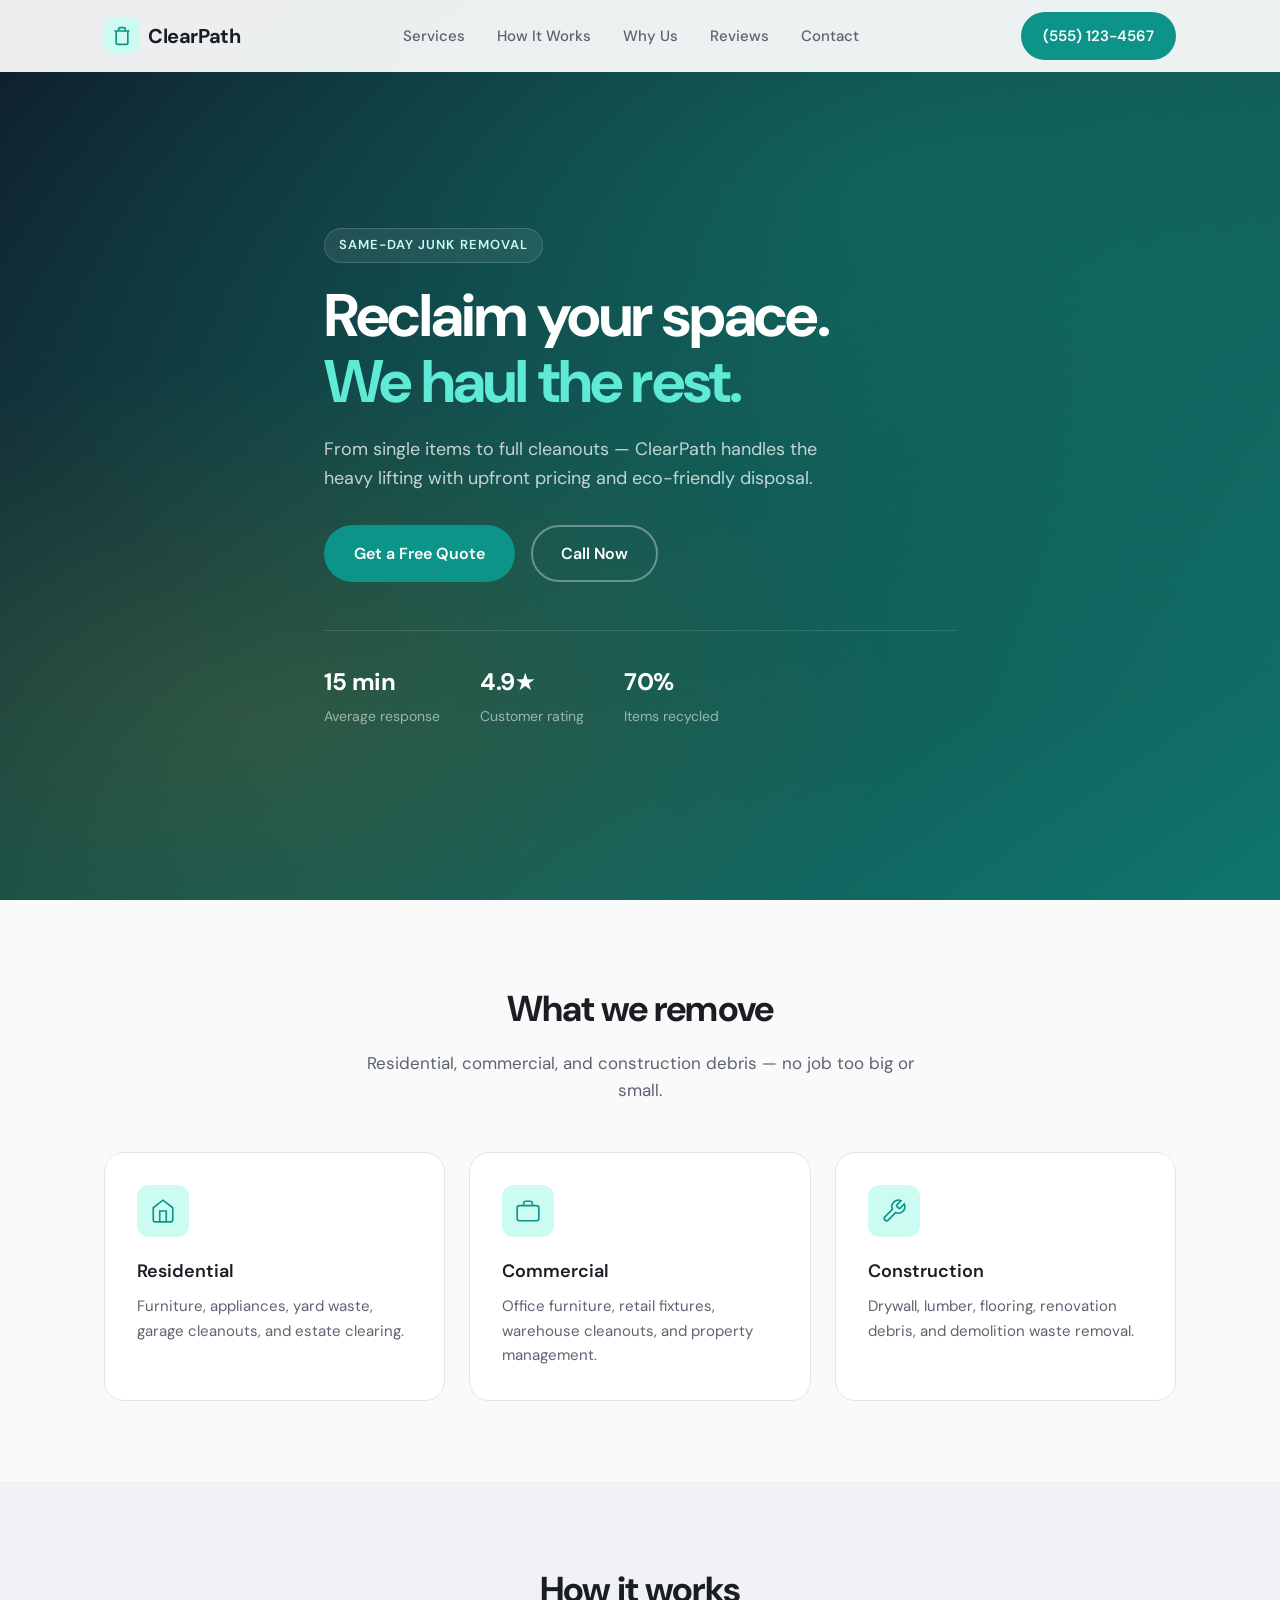
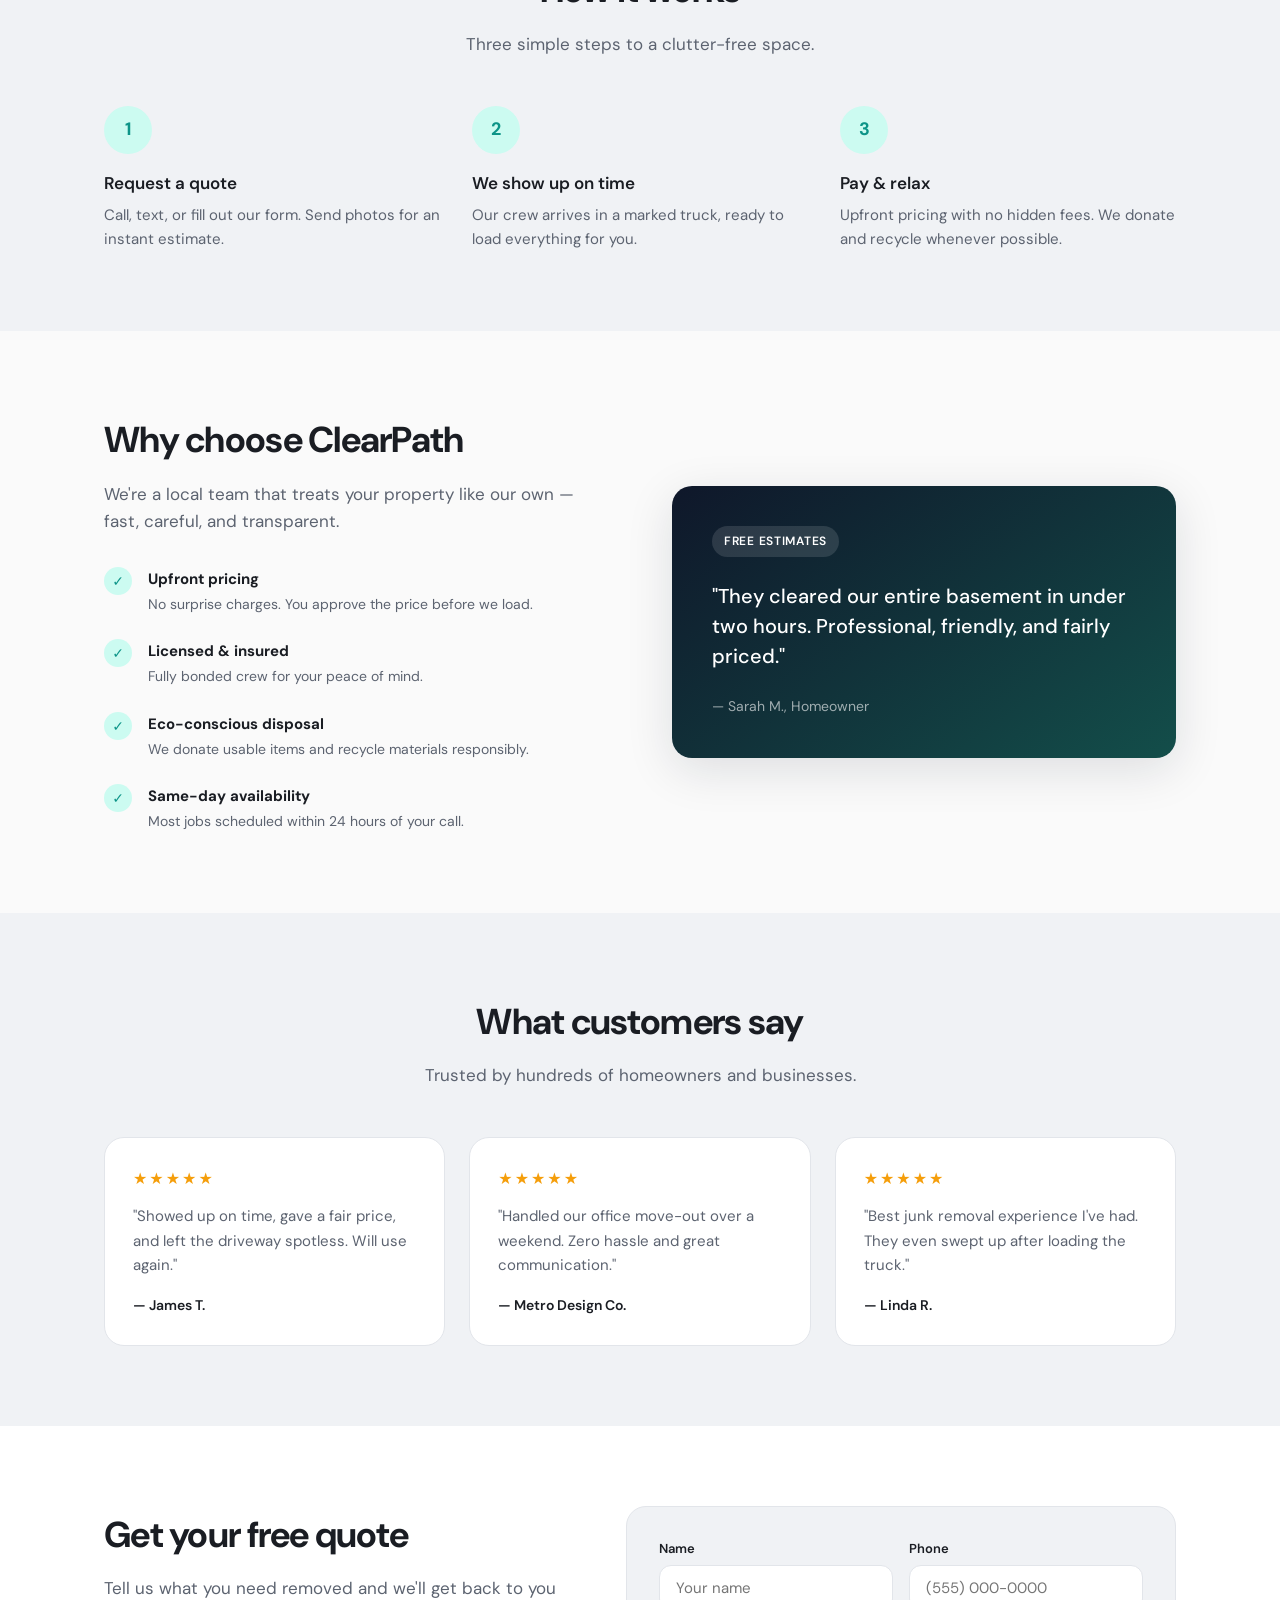
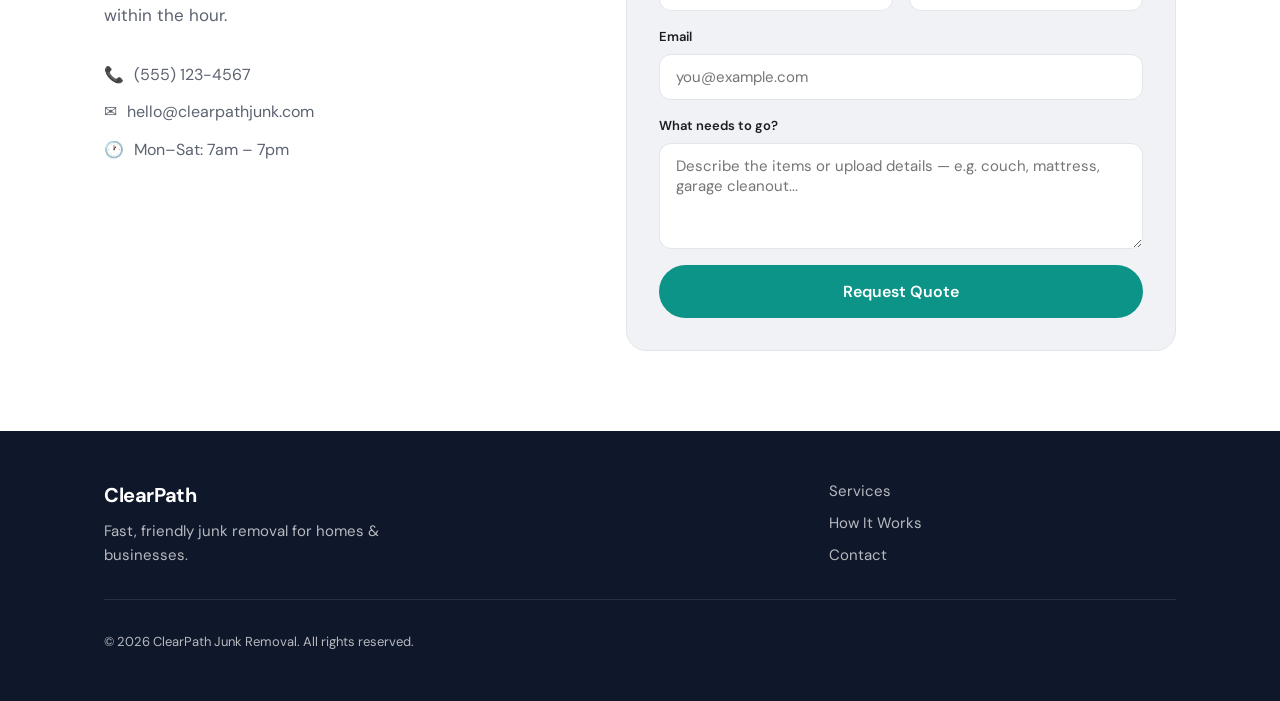
==== index.html @ b593ff59 "Add modern static website for ClearPath Junk Removal Create a sleek single-page static site with her" ====
<!DOCTYPE html>
<html lang="en">
  <head>
    <meta charset="UTF-8" />
    <meta name="viewport" content="width=device-width, initial-scale=1.0" />
    <meta
      name="description"
      content="ClearPath Junk Removal — fast, eco-friendly junk hauling for homes and businesses. Same-day service, upfront pricing, and responsible disposal."
    />
    <title>ClearPath Junk Removal | Fast & Eco-Friendly Hauling</title>
    <link rel="preconnect" href="https://fonts.googleapis.com" />
    <link rel="preconnect" href="https://fonts.gstatic.com" crossorigin />
    <link
      href="https://fonts.googleapis.com/css2?family=DM+Sans:ital,opsz,wght@0,9..40,400;0,9..40,500;0,9..40,600;0,9..40,700;1,9..40,400&display=swap"
      rel="stylesheet"
    />
    <link rel="stylesheet" href="css/styles.css" />
  </head>
  <body>
    <header class="header" id="header">
      <div class="container header__inner">
        <a href="#" class="logo">
          <span class="logo__icon" aria-hidden="true">
            <svg viewBox="0 0 24 24" fill="none" stroke="currentColor" stroke-width="2">
              <path d="M3 6h18M8 6V4a2 2 0 012-2h4a2 2 0 012 2v2m3 0v14a2 2 0 01-2 2H7a2 2 0 01-2-2V6h14z" />
            </svg>
          </span>
          ClearPath
        </a>

        <nav class="nav" id="nav" aria-label="Main navigation">
          <a href="#services">Services</a>
          <a href="#how-it-works">How It Works</a>
          <a href="#why-us">Why Us</a>
          <a href="#reviews">Reviews</a>
          <a href="#contact">Contact</a>
        </nav>

        <a href="tel:+15551234567" class="btn btn--primary header__cta">(555) 123-4567</a>

        <button
          class="menu-toggle"
          id="menu-toggle"
          aria-label="Toggle menu"
          aria-expanded="false"
          aria-controls="nav"
        >
          <span></span>
          <span></span>
          <span></span>
        </button>
      </div>
    </header>

    <main>
      <section class="hero">
        <div class="hero__bg" aria-hidden="true"></div>
        <div class="container hero__content">
          <p class="hero__eyebrow">Same-day junk removal</p>
          <h1 class="hero__title">
            Reclaim your space.<br />
            <span class="hero__title-accent">We haul the rest.</span>
          </h1>
          <p class="hero__subtitle">
            From single items to full cleanouts — ClearPath handles the heavy lifting
            with upfront pricing and eco-friendly disposal.
          </p>
          <div class="hero__actions">
            <a href="#contact" class="btn btn--primary btn--lg">Get a Free Quote</a>
            <a href="tel:+15551234567" class="btn btn--ghost btn--lg">Call Now</a>
          </div>
          <ul class="hero__stats">
            <li>
              <strong>15 min</strong>
              <span>Average response</span>
            </li>
            <li>
              <strong>4.9★</strong>
              <span>Customer rating</span>
            </li>
            <li>
              <strong>70%</strong>
              <span>Items recycled</span>
            </li>
          </ul>
        </div>
      </section>

      <section class="section" id="services">
        <div class="container">
          <div class="section__header">
            <h2 class="section__title">What we remove</h2>
            <p class="section__subtitle">
              Residential, commercial, and construction debris — no job too big or small.
            </p>
          </div>
          <div class="grid grid--3">
            <article class="card">
              <div class="card__icon" aria-hidden="true">
                <svg viewBox="0 0 24 24" fill="none" stroke="currentColor" stroke-width="1.5">
                  <path d="M3 9l9-7 9 7v11a2 2 0 01-2 2H5a2 2 0 01-2-2V9z" />
                  <polyline points="9 22 9 12 15 12 15 22" />
                </svg>
              </div>
              <h3 class="card__title">Residential</h3>
              <p class="card__text">
                Furniture, appliances, yard waste, garage cleanouts, and estate clearing.
              </p>
            </article>
            <article class="card">
              <div class="card__icon" aria-hidden="true">
                <svg viewBox="0 0 24 24" fill="none" stroke="currentColor" stroke-width="1.5">
                  <rect x="2" y="7" width="20" height="14" rx="2" />
                  <path d="M16 7V5a2 2 0 00-2-2h-4a2 2 0 00-2 2v2" />
                </svg>
              </div>
              <h3 class="card__title">Commercial</h3>
              <p class="card__text">
                Office furniture, retail fixtures, warehouse cleanouts, and property management.
              </p>
            </article>
            <article class="card">
              <div class="card__icon" aria-hidden="true">
                <svg viewBox="0 0 24 24" fill="none" stroke="currentColor" stroke-width="1.5">
                  <path d="M14.7 6.3a1 1 0 000 1.4l1.6 1.6a1 1 0 001.4 0l3.77-3.77a6 6 0 01-7.94 7.94l-6.91 6.91a2.12 2.12 0 01-3-3l6.91-6.91a6 6 0 017.94-7.94l-3.76 3.76z" />
                </svg>
              </div>
              <h3 class="card__title">Construction</h3>
              <p class="card__text">
                Drywall, lumber, flooring, renovation debris, and demolition waste removal.
              </p>
            </article>
          </div>
        </div>
      </section>

      <section class="section section--alt" id="how-it-works">
        <div class="container">
          <div class="section__header">
            <h2 class="section__title">How it works</h2>
            <p class="section__subtitle">Three simple steps to a clutter-free space.</p>
          </div>
          <ol class="steps">
            <li class="step">
              <span class="step__number">1</span>
              <div class="step__content">
                <h3>Request a quote</h3>
                <p>Call, text, or fill out our form. Send photos for an instant estimate.</p>
              </div>
            </li>
            <li class="step">
              <span class="step__number">2</span>
              <div class="step__content">
                <h3>We show up on time</h3>
                <p>Our crew arrives in a marked truck, ready to load everything for you.</p>
              </div>
            </li>
            <li class="step">
              <span class="step__number">3</span>
              <div class="step__content">
                <h3>Pay & relax</h3>
                <p>Upfront pricing with no hidden fees. We donate and recycle whenever possible.</p>
              </div>
            </li>
          </ol>
        </div>
      </section>

      <section class="section" id="why-us">
        <div class="container">
          <div class="split">
            <div class="split__content">
              <h2 class="section__title">Why choose ClearPath</h2>
              <p class="section__subtitle section__subtitle--left">
                We're a local team that treats your property like our own — fast, careful, and transparent.
              </p>
              <ul class="features">
                <li class="feature">
                  <span class="feature__check" aria-hidden="true">✓</span>
                  <div>
                    <strong>Upfront pricing</strong>
                    <p>No surprise charges. You approve the price before we load.</p>
                  </div>
                </li>
                <li class="feature">
                  <span class="feature__check" aria-hidden="true">✓</span>
                  <div>
                    <strong>Licensed & insured</strong>
                    <p>Fully bonded crew for your peace of mind.</p>
                  </div>
                </li>
                <li class="feature">
                  <span class="feature__check" aria-hidden="true">✓</span>
                  <div>
                    <strong>Eco-conscious disposal</strong>
                    <p>We donate usable items and recycle materials responsibly.</p>
                  </div>
                </li>
                <li class="feature">
                  <span class="feature__check" aria-hidden="true">✓</span>
                  <div>
                    <strong>Same-day availability</strong>
                    <p>Most jobs scheduled within 24 hours of your call.</p>
                  </div>
                </li>
              </ul>
            </div>
            <div class="split__visual" aria-hidden="true">
              <div class="visual-card">
                <div class="visual-card__badge">Free estimates</div>
                <p class="visual-card__quote">
                  "They cleared our entire basement in under two hours. Professional, friendly, and fairly priced."
                </p>
                <p class="visual-card__author">— Sarah M., Homeowner</p>
              </div>
            </div>
          </div>
        </div>
      </section>

      <section class="section section--alt" id="reviews">
        <div class="container">
          <div class="section__header">
            <h2 class="section__title">What customers say</h2>
            <p class="section__subtitle">Trusted by hundreds of homeowners and businesses.</p>
          </div>
          <div class="grid grid--3">
            <blockquote class="review">
              <div class="review__stars" aria-label="5 out of 5 stars">★★★★★</div>
              <p>"Showed up on time, gave a fair price, and left the driveway spotless. Will use again."</p>
              <footer>— James T.</footer>
            </blockquote>
            <blockquote class="review">
              <div class="review__stars" aria-label="5 out of 5 stars">★★★★★</div>
              <p>"Handled our office move-out over a weekend. Zero hassle and great communication."</p>
              <footer>— Metro Design Co.</footer>
            </blockquote>
            <blockquote class="review">
              <div class="review__stars" aria-label="5 out of 5 stars">★★★★★</div>
              <p>"Best junk removal experience I've had. They even swept up after loading the truck."</p>
              <footer>— Linda R.</footer>
            </blockquote>
          </div>
        </div>
      </section>

      <section class="section section--cta" id="contact">
        <div class="container">
          <div class="contact">
            <div class="contact__info">
              <h2 class="section__title">Get your free quote</h2>
              <p class="section__subtitle section__subtitle--left">
                Tell us what you need removed and we'll get back to you within the hour.
              </p>
              <div class="contact__details">
                <a href="tel:+15551234567" class="contact__link">
                  <span aria-hidden="true">📞</span> (555) 123-4567
                </a>
                <a href="mailto:hello@clearpathjunk.com" class="contact__link">
                  <span aria-hidden="true">✉️</span> hello@clearpathjunk.com
                </a>
                <p class="contact__hours">
                  <span aria-hidden="true">🕐</span> Mon–Sat: 7am – 7pm
                </p>
              </div>
            </div>
            <form class="contact__form" action="#" method="post">
              <div class="form-row">
                <label class="form-field">
                  <span>Name</span>
                  <input type="text" name="name" placeholder="Your name" required />
                </label>
                <label class="form-field">
                  <span>Phone</span>
                  <input type="tel" name="phone" placeholder="(555) 000-0000" required />
                </label>
              </div>
              <label class="form-field">
                <span>Email</span>
                <input type="email" name="email" placeholder="you@example.com" />
              </label>
              <label class="form-field">
                <span>What needs to go?</span>
                <textarea
                  name="message"
                  rows="4"
                  placeholder="Describe the items or upload details — e.g. couch, mattress, garage cleanout..."
                  required
                ></textarea>
              </label>
              <button type="submit" class="btn btn--primary btn--lg btn--full">Request Quote</button>
            </form>
          </div>
        </div>
      </section>
    </main>

    <footer class="footer">
      <div class="container footer__inner">
        <div class="footer__brand">
          <a href="#" class="logo logo--footer">ClearPath</a>
          <p>Fast, friendly junk removal for homes & businesses.</p>
        </div>
        <div class="footer__links">
          <a href="#services">Services</a>
          <a href="#how-it-works">How It Works</a>
          <a href="#contact">Contact</a>
        </div>
        <p class="footer__copy">&copy; 2026 ClearPath Junk Removal. All rights reserved.</p>
      </div>
    </footer>

    <script src="js/main.js"></script>
  </body>
</html>
---- css/styles.css ----
/* ============================================
   ClearPath Junk Removal — Static Site Styles
   ============================================ */

:root {
  --color-bg: #fafafa;
  --color-bg-alt: #f0f2f5;
  --color-surface: #ffffff;
  --color-text: #1a1d23;
  --color-text-muted: #5c6370;
  --color-primary: #0d9488;
  --color-primary-dark: #0f766e;
  --color-primary-light: #ccfbf1;
  --color-accent: #f59e0b;
  --color-border: #e2e5ea;
  --color-hero-bg: #0f172a;
  --font: "DM Sans", system-ui, -apple-system, sans-serif;
  --radius: 12px;
  --radius-lg: 20px;
  --shadow: 0 4px 24px rgba(15, 23, 42, 0.08);
  --shadow-lg: 0 12px 48px rgba(15, 23, 42, 0.12);
  --header-height: 72px;
  --transition: 0.2s ease;
}

*,
*::before,
*::after {
  box-sizing: border-box;
  margin: 0;
  padding: 0;
}

html {
  scroll-behavior: smooth;
}

body {
  font-family: var(--font);
  font-size: 1rem;
  line-height: 1.6;
  color: var(--color-text);
  background: var(--color-bg);
  -webkit-font-smoothing: antialiased;
}

img {
  max-width: 100%;
  display: block;
}

a {
  color: inherit;
  text-decoration: none;
}

ul,
ol {
  list-style: none;
}

.container {
  width: 100%;
  max-width: 1120px;
  margin: 0 auto;
  padding: 0 1.5rem;
}

/* ---- Buttons ---- */

.btn {
  display: inline-flex;
  align-items: center;
  justify-content: center;
  gap: 0.5rem;
  padding: 0.625rem 1.25rem;
  font-family: var(--font);
  font-size: 0.9375rem;
  font-weight: 600;
  border-radius: 999px;
  border: 2px solid transparent;
  cursor: pointer;
  transition: background var(--transition), color var(--transition), border-color var(--transition), transform var(--transition);
}

.btn--primary {
  background: var(--color-primary);
  color: #fff;
}

.btn--primary:hover {
  background: var(--color-primary-dark);
  transform: translateY(-1px);
}

.btn--ghost {
  background: transparent;
  color: #fff;
  border-color: rgba(255, 255, 255, 0.35);
}

.btn--ghost:hover {
  background: rgba(255, 255, 255, 0.1);
  border-color: rgba(255, 255, 255, 0.6);
}

.btn--lg {
  padding: 0.875rem 1.75rem;
  font-size: 1rem;
}

.btn--full {
  width: 100%;
}

/* ---- Header ---- */

.header {
  position: fixed;
  top: 0;
  left: 0;
  right: 0;
  z-index: 100;
  height: var(--header-height);
  background: rgba(255, 255, 255, 0.92);
  backdrop-filter: blur(12px);
  border-bottom: 1px solid transparent;
  transition: border-color var(--transition), box-shadow var(--transition);
}

.header--scrolled {
  border-color: var(--color-border);
  box-shadow: var(--shadow);
}

.header__inner {
  display: flex;
  align-items: center;
  justify-content: space-between;
  height: var(--header-height);
  gap: 2rem;
}

.logo {
  display: flex;
  align-items: center;
  gap: 0.5rem;
  font-size: 1.25rem;
  font-weight: 700;
  color: var(--color-text);
  letter-spacing: -0.02em;
}

.logo__icon {
  display: flex;
  align-items: center;
  justify-content: center;
  width: 36px;
  height: 36px;
  background: var(--color-primary-light);
  color: var(--color-primary);
  border-radius: 10px;
}

.logo__icon svg {
  width: 20px;
  height: 20px;
}

.logo--footer {
  color: #fff;
  margin-bottom: 0.5rem;
}

.nav {
  display: flex;
  align-items: center;
  gap: 2rem;
}

.nav a {
  font-size: 0.9375rem;
  font-weight: 500;
  color: var(--color-text-muted);
  transition: color var(--transition);
}

.nav a:hover {
  color: var(--color-primary);
}

.header__cta {
  flex-shrink: 0;
}

.menu-toggle {
  display: none;
  flex-direction: column;
  justify-content: center;
  gap: 5px;
  width: 40px;
  height: 40px;
  padding: 8px;
  background: none;
  border: none;
  cursor: pointer;
}

.menu-toggle span {
  display: block;
  width: 100%;
  height: 2px;
  background: var(--color-text);
  border-radius: 2px;
  transition: transform var(--transition), opacity var(--transition);
}

.menu-toggle[aria-expanded="true"] span:nth-child(1) {
  transform: translateY(7px) rotate(45deg);
}

.menu-toggle[aria-expanded="true"] span:nth-child(2) {
  opacity: 0;
}

.menu-toggle[aria-expanded="true"] span:nth-child(3) {
  transform: translateY(-7px) rotate(-45deg);
}

/* ---- Hero ---- */

.hero {
  position: relative;
  min-height: 100vh;
  display: flex;
  align-items: center;
  padding: calc(var(--header-height) + 3rem) 0 4rem;
  overflow: hidden;
}

.hero__bg {
  position: absolute;
  inset: 0;
  background: linear-gradient(145deg, var(--color-hero-bg) 0%, #134e4a 50%, #0f766e 100%);
}

.hero__bg::after {
  content: "";
  position: absolute;
  inset: 0;
  background:
    radial-gradient(ellipse 80% 60% at 70% 20%, rgba(13, 148, 136, 0.35), transparent),
    radial-gradient(ellipse 50% 40% at 20% 80%, rgba(245, 158, 11, 0.12), transparent);
}

.hero__content {
  position: relative;
  z-index: 1;
  max-width: 680px;
}

.hero__eyebrow {
  display: inline-block;
  padding: 0.375rem 0.875rem;
  margin-bottom: 1.25rem;
  font-size: 0.8125rem;
  font-weight: 600;
  text-transform: uppercase;
  letter-spacing: 0.08em;
  color: var(--color-primary-light);
  background: rgba(255, 255, 255, 0.08);
  border: 1px solid rgba(255, 255, 255, 0.15);
  border-radius: 999px;
}

.hero__title {
  font-size: clamp(2.5rem, 6vw, 3.75rem);
  font-weight: 700;
  line-height: 1.1;
  letter-spacing: -0.03em;
  color: #fff;
  margin-bottom: 1.25rem;
}

.hero__title-accent {
  color: #5eead4;
}

.hero__subtitle {
  font-size: 1.125rem;
  color: rgba(255, 255, 255, 0.75);
  margin-bottom: 2rem;
  max-width: 520px;
}

.hero__actions {
  display: flex;
  flex-wrap: wrap;
  gap: 1rem;
  margin-bottom: 3rem;
}

.hero__stats {
  display: flex;
  flex-wrap: wrap;
  gap: 2.5rem;
  padding-top: 2rem;
  border-top: 1px solid rgba(255, 255, 255, 0.12);
}

.hero__stats li {
  display: flex;
  flex-direction: column;
  gap: 0.25rem;
}

.hero__stats strong {
  font-size: 1.5rem;
  font-weight: 700;
  color: #fff;
  letter-spacing: -0.02em;
}

.hero__stats span {
  font-size: 0.875rem;
  color: rgba(255, 255, 255, 0.55);
}

/* ---- Sections ---- */

.section {
  padding: 5rem 0;
}

.section--alt {
  background: var(--color-bg-alt);
}

.section--cta {
  background: var(--color-surface);
}

.section__header {
  text-align: center;
  max-width: 560px;
  margin: 0 auto 3rem;
}

.section__title {
  font-size: clamp(1.75rem, 4vw, 2.25rem);
  font-weight: 700;
  letter-spacing: -0.02em;
  margin-bottom: 0.75rem;
}

.section__subtitle {
  font-size: 1.0625rem;
  color: var(--color-text-muted);
}

.section__subtitle--left {
  text-align: left;
}

/* ---- Grid & Cards ---- */

.grid {
  display: grid;
  gap: 1.5rem;
}

.grid--3 {
  grid-template-columns: repeat(3, 1fr);
}

.card {
  background: var(--color-surface);
  border: 1px solid var(--color-border);
  border-radius: var(--radius-lg);
  padding: 2rem;
  transition: box-shadow var(--transition), transform var(--transition);
}

.card:hover {
  box-shadow: var(--shadow);
  transform: translateY(-2px);
}

.card__icon {
  display: flex;
  align-items: center;
  justify-content: center;
  width: 52px;
  height: 52px;
  margin-bottom: 1.25rem;
  background: var(--color-primary-light);
  color: var(--color-primary);
  border-radius: var(--radius);
}

.card__icon svg {
  width: 26px;
  height: 26px;
}

.card__title {
  font-size: 1.125rem;
  font-weight: 600;
  margin-bottom: 0.5rem;
}

.card__text {
  font-size: 0.9375rem;
  color: var(--color-text-muted);
  line-height: 1.65;
}

/* ---- Steps ---- */

.steps {
  display: grid;
  grid-template-columns: repeat(3, 1fr);
  gap: 2rem;
  counter-reset: step;
}

.step {
  position: relative;
  display: flex;
  flex-direction: column;
  align-items: flex-start;
  gap: 1rem;
}

.step__number {
  display: flex;
  align-items: center;
  justify-content: center;
  width: 48px;
  height: 48px;
  font-size: 1.125rem;
  font-weight: 700;
  color: var(--color-primary);
  background: var(--color-primary-light);
  border-radius: 50%;
}

.step__content h3 {
  font-size: 1.0625rem;
  font-weight: 600;
  margin-bottom: 0.375rem;
}

.step__content p {
  font-size: 0.9375rem;
  color: var(--color-text-muted);
}

/* ---- Split / Features ---- */

.split {
  display: grid;
  grid-template-columns: 1fr 1fr;
  gap: 4rem;
  align-items: center;
}

.features {
  display: flex;
  flex-direction: column;
  gap: 1.5rem;
  margin-top: 2rem;
}

.feature {
  display: flex;
  gap: 1rem;
  align-items: flex-start;
}

.feature__check {
  flex-shrink: 0;
  display: flex;
  align-items: center;
  justify-content: center;
  width: 28px;
  height: 28px;
  font-size: 0.875rem;
  font-weight: 700;
  color: var(--color-primary);
  background: var(--color-primary-light);
  border-radius: 50%;
}

.feature strong {
  display: block;
  font-size: 0.9375rem;
  margin-bottom: 0.125rem;
}

.feature p {
  font-size: 0.875rem;
  color: var(--color-text-muted);
}

.visual-card {
  background: linear-gradient(145deg, var(--color-hero-bg), #134e4a);
  border-radius: var(--radius-lg);
  padding: 2.5rem;
  color: #fff;
  box-shadow: var(--shadow-lg);
}

.visual-card__badge {
  display: inline-block;
  padding: 0.375rem 0.75rem;
  margin-bottom: 1.5rem;
  font-size: 0.75rem;
  font-weight: 600;
  text-transform: uppercase;
  letter-spacing: 0.06em;
  background: rgba(255, 255, 255, 0.12);
  border-radius: 999px;
}

.visual-card__quote {
  font-size: 1.25rem;
  font-weight: 500;
  line-height: 1.5;
  margin-bottom: 1.5rem;
}

.visual-card__author {
  font-size: 0.875rem;
  color: rgba(255, 255, 255, 0.6);
}

/* ---- Reviews ---- */

.review {
  background: var(--color-surface);
  border: 1px solid var(--color-border);
  border-radius: var(--radius-lg);
  padding: 1.75rem;
}

.review__stars {
  color: var(--color-accent);
  font-size: 1rem;
  letter-spacing: 2px;
  margin-bottom: 0.75rem;
}

.review p {
  font-size: 0.9375rem;
  color: var(--color-text-muted);
  margin-bottom: 1rem;
  line-height: 1.65;
}

.review footer {
  font-size: 0.875rem;
  font-weight: 600;
  color: var(--color-text);
}

/* ---- Contact ---- */

.contact {
  display: grid;
  grid-template-columns: 1fr 1.2fr;
  gap: 4rem;
  align-items: start;
}

.contact__details {
  display: flex;
  flex-direction: column;
  gap: 0.75rem;
  margin-top: 2rem;
}

.contact__link,
.contact__hours {
  display: flex;
  align-items: center;
  gap: 0.625rem;
  font-size: 1rem;
  color: var(--color-text-muted);
}

.contact__link:hover {
  color: var(--color-primary);
}

.contact__form {
  background: var(--color-bg-alt);
  border: 1px solid var(--color-border);
  border-radius: var(--radius-lg);
  padding: 2rem;
}

.form-row {
  display: grid;
  grid-template-columns: 1fr 1fr;
  gap: 1rem;
}

.form-field {
  display: flex;
  flex-direction: column;
  gap: 0.375rem;
  margin-bottom: 1rem;
}

.form-field span {
  font-size: 0.8125rem;
  font-weight: 600;
  color: var(--color-text);
}

.form-field input,
.form-field textarea {
  font-family: var(--font);
  font-size: 0.9375rem;
  padding: 0.75rem 1rem;
  border: 1px solid var(--color-border);
  border-radius: var(--radius);
  background: var(--color-surface);
  color: var(--color-text);
  transition: border-color var(--transition), box-shadow var(--transition);
}

.form-field input:focus,
.form-field textarea:focus {
  outline: none;
  border-color: var(--color-primary);
  box-shadow: 0 0 0 3px rgba(13, 148, 136, 0.15);
}

.form-field textarea {
  resize: vertical;
  min-height: 100px;
}

/* ---- Footer ---- */

.footer {
  background: var(--color-hero-bg);
  color: rgba(255, 255, 255, 0.7);
  padding: 3rem 0;
}

.footer__inner {
  display: grid;
  grid-template-columns: 2fr 1fr;
  gap: 2rem;
  align-items: start;
}

.footer__brand p {
  font-size: 0.9375rem;
  max-width: 280px;
}

.footer__links {
  display: flex;
  flex-direction: column;
  gap: 0.5rem;
}

.footer__links a {
  font-size: 0.9375rem;
  transition: color var(--transition);
}

.footer__links a:hover {
  color: #fff;
}

.footer__copy {
  grid-column: 1 / -1;
  padding-top: 2rem;
  border-top: 1px solid rgba(255, 255, 255, 0.1);
  font-size: 0.8125rem;
}

/* ---- Responsive ---- */

@media (max-width: 900px) {
  .grid--3,
  .steps {
    grid-template-columns: 1fr;
  }

  .split,
  .contact {
    grid-template-columns: 1fr;
    gap: 2.5rem;
  }

  .header__cta {
    display: none;
  }

  .menu-toggle {
    display: flex;
  }

  .nav {
    position: fixed;
    top: var(--header-height);
    left: 0;
    right: 0;
    flex-direction: column;
    align-items: stretch;
    gap: 0;
    padding: 1rem;
    background: var(--color-surface);
    border-bottom: 1px solid var(--color-border);
    box-shadow: var(--shadow);
    transform: translateY(-100%);
    opacity: 0;
    pointer-events: none;
    transition: transform var(--transition), opacity var(--transition);
  }

  .nav--open {
    transform: translateY(0);
    opacity: 1;
    pointer-events: auto;
  }

  .nav a {
    padding: 0.875rem 1rem;
    border-radius: var(--radius);
  }

  .nav a:hover {
    background: var(--color-bg-alt);
  }
}

@media (max-width: 600px) {
  .hero__actions {
    flex-direction: column;
  }

  .hero__actions .btn {
    width: 100%;
  }

  .form-row {
    grid-template-columns: 1fr;
  }

  .footer__inner {
    grid-template-columns: 1fr;
  }
}
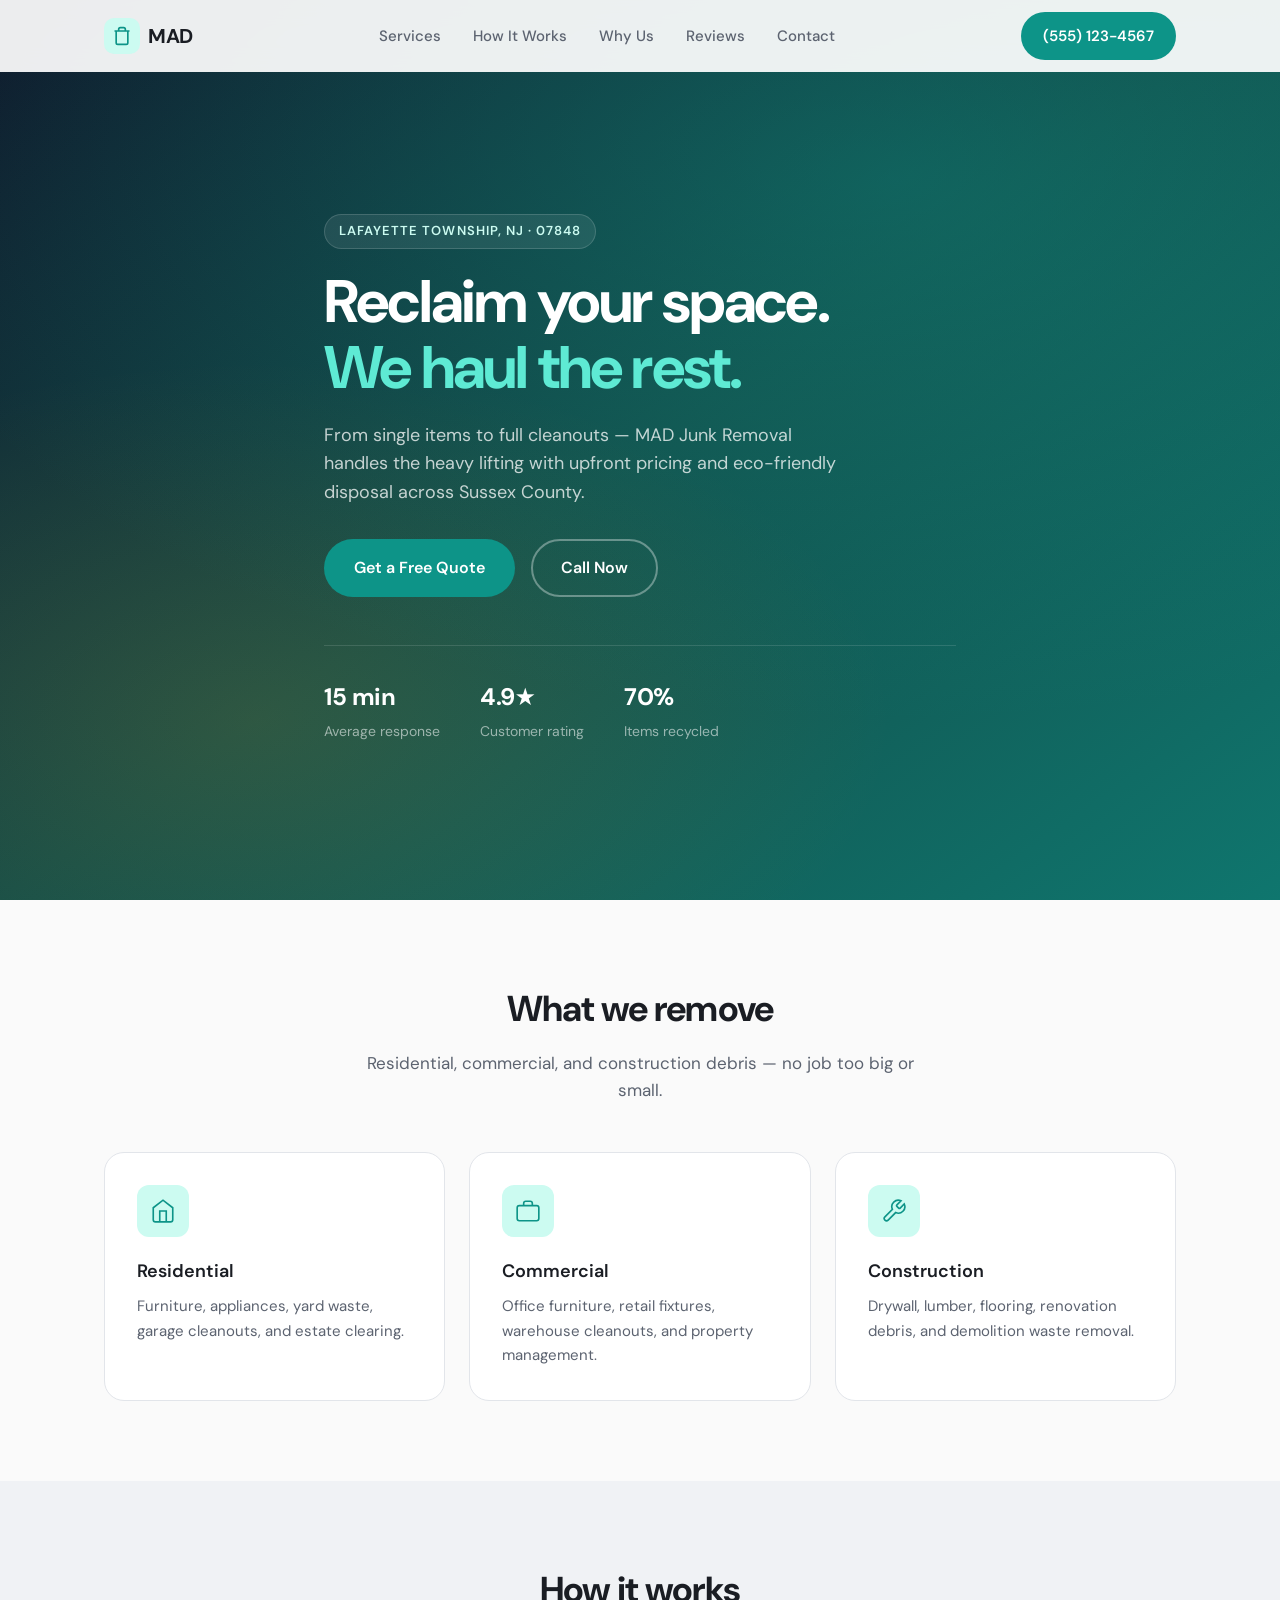
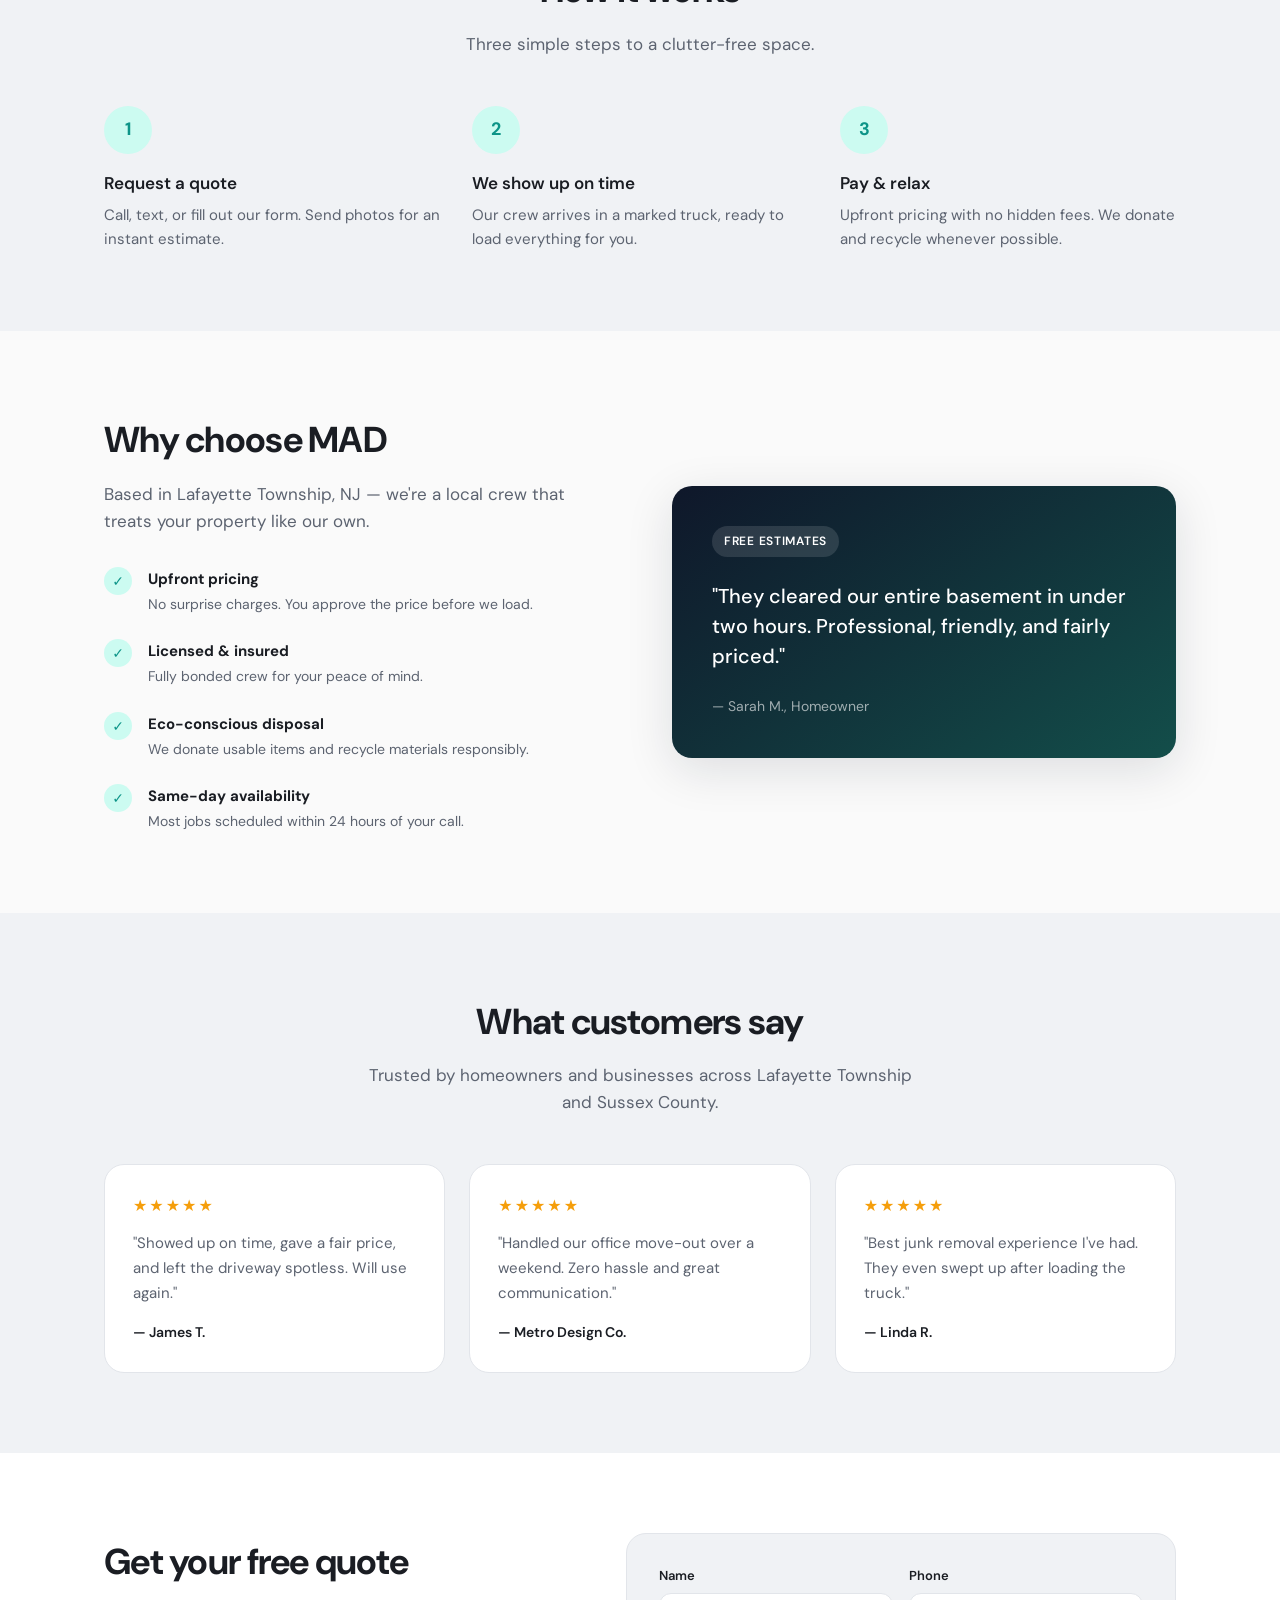
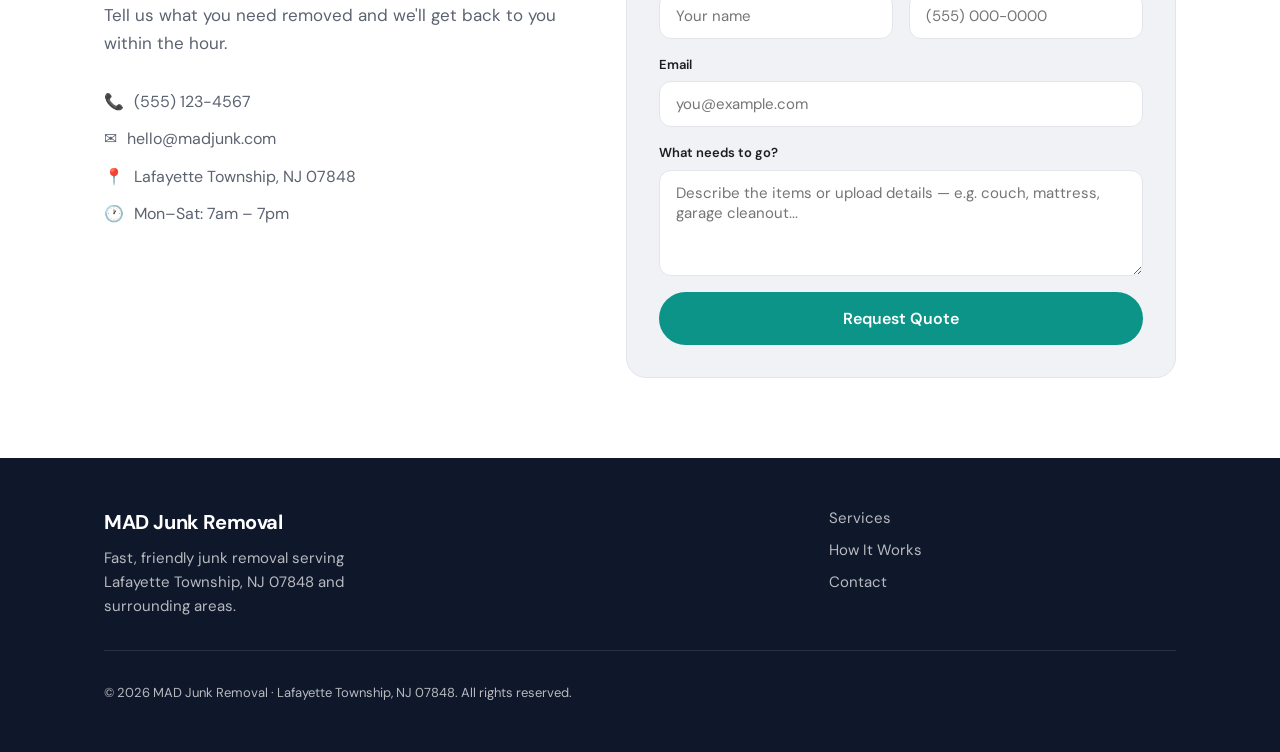
==== commit a1a93299: "Rebrand site to MAD Junk Removal, Lafayette Township NJ Update company name, meta tags, contact info" ====
--- a/index.html
+++ b/index.html
@@ -5,9 +5,9 @@
     <meta name="viewport" content="width=device-width, initial-scale=1.0" />
     <meta
       name="description"
-      content="ClearPath Junk Removal — fast, eco-friendly junk hauling for homes and businesses. Same-day service, upfront pricing, and responsible disposal."
+      content="MAD Junk Removal — fast, eco-friendly junk hauling in Lafayette Township, NJ 07848. Same-day service for homes and businesses across Sussex County."
     />
-    <title>ClearPath Junk Removal | Fast & Eco-Friendly Hauling</title>
+    <title>MAD Junk Removal | Lafayette Township, NJ</title>
     <link rel="preconnect" href="https://fonts.googleapis.com" />
     <link rel="preconnect" href="https://fonts.gstatic.com" crossorigin />
     <link
@@ -25,7 +25,7 @@
               <path d="M3 6h18M8 6V4a2 2 0 012-2h4a2 2 0 012 2v2m3 0v14a2 2 0 01-2 2H7a2 2 0 01-2-2V6h14z" />
             </svg>
           </span>
-          ClearPath
+          MAD
         </a>
 
         <nav class="nav" id="nav" aria-label="Main navigation">
@@ -56,14 +56,14 @@
       <section class="hero">
         <div class="hero__bg" aria-hidden="true"></div>
         <div class="container hero__content">
-          <p class="hero__eyebrow">Same-day junk removal</p>
+          <p class="hero__eyebrow">Lafayette Township, NJ · 07848</p>
           <h1 class="hero__title">
             Reclaim your space.<br />
             <span class="hero__title-accent">We haul the rest.</span>
           </h1>
           <p class="hero__subtitle">
-            From single items to full cleanouts — ClearPath handles the heavy lifting
-            with upfront pricing and eco-friendly disposal.
+            From single items to full cleanouts — MAD Junk Removal handles the heavy lifting
+            with upfront pricing and eco-friendly disposal across Sussex County.
           </p>
           <div class="hero__actions">
             <a href="#contact" class="btn btn--primary btn--lg">Get a Free Quote</a>
@@ -170,9 +170,9 @@
         <div class="container">
           <div class="split">
             <div class="split__content">
-              <h2 class="section__title">Why choose ClearPath</h2>
+              <h2 class="section__title">Why choose MAD</h2>
               <p class="section__subtitle section__subtitle--left">
-                We're a local team that treats your property like our own — fast, careful, and transparent.
+                Based in Lafayette Township, NJ — we're a local crew that treats your property like our own.
               </p>
               <ul class="features">
                 <li class="feature">
@@ -222,7 +222,7 @@
         <div class="container">
           <div class="section__header">
             <h2 class="section__title">What customers say</h2>
-            <p class="section__subtitle">Trusted by hundreds of homeowners and businesses.</p>
+            <p class="section__subtitle">Trusted by homeowners and businesses across Lafayette Township and Sussex County.</p>
           </div>
           <div class="grid grid--3">
             <blockquote class="review">
@@ -256,9 +256,12 @@
                 <a href="tel:+15551234567" class="contact__link">
                   <span aria-hidden="true">📞</span> (555) 123-4567
                 </a>
-                <a href="mailto:hello@clearpathjunk.com" class="contact__link">
-                  <span aria-hidden="true">✉️</span> hello@clearpathjunk.com
+                <a href="mailto:hello@madjunk.com" class="contact__link">
+                  <span aria-hidden="true">✉️</span> hello@madjunk.com
                 </a>
+                <p class="contact__hours">
+                  <span aria-hidden="true">📍</span> Lafayette Township, NJ 07848
+                </p>
                 <p class="contact__hours">
                   <span aria-hidden="true">🕐</span> Mon–Sat: 7am – 7pm
                 </p>
@@ -298,15 +301,15 @@
     <footer class="footer">
       <div class="container footer__inner">
         <div class="footer__brand">
-          <a href="#" class="logo logo--footer">ClearPath</a>
-          <p>Fast, friendly junk removal for homes & businesses.</p>
+          <a href="#" class="logo logo--footer">MAD Junk Removal</a>
+          <p>Fast, friendly junk removal serving Lafayette Township, NJ 07848 and surrounding areas.</p>
         </div>
         <div class="footer__links">
           <a href="#services">Services</a>
           <a href="#how-it-works">How It Works</a>
           <a href="#contact">Contact</a>
         </div>
-        <p class="footer__copy">&copy; 2026 ClearPath Junk Removal. All rights reserved.</p>
+        <p class="footer__copy">&copy; 2026 MAD Junk Removal · Lafayette Township, NJ 07848. All rights reserved.</p>
       </div>
     </footer>
 
--- a/css/styles.css
+++ b/css/styles.css
@@ -1,5 +1,5 @@
 /* ============================================
-   ClearPath Junk Removal — Static Site Styles
+   MAD Junk Removal — Static Site Styles
    ============================================ */
 
 :root {
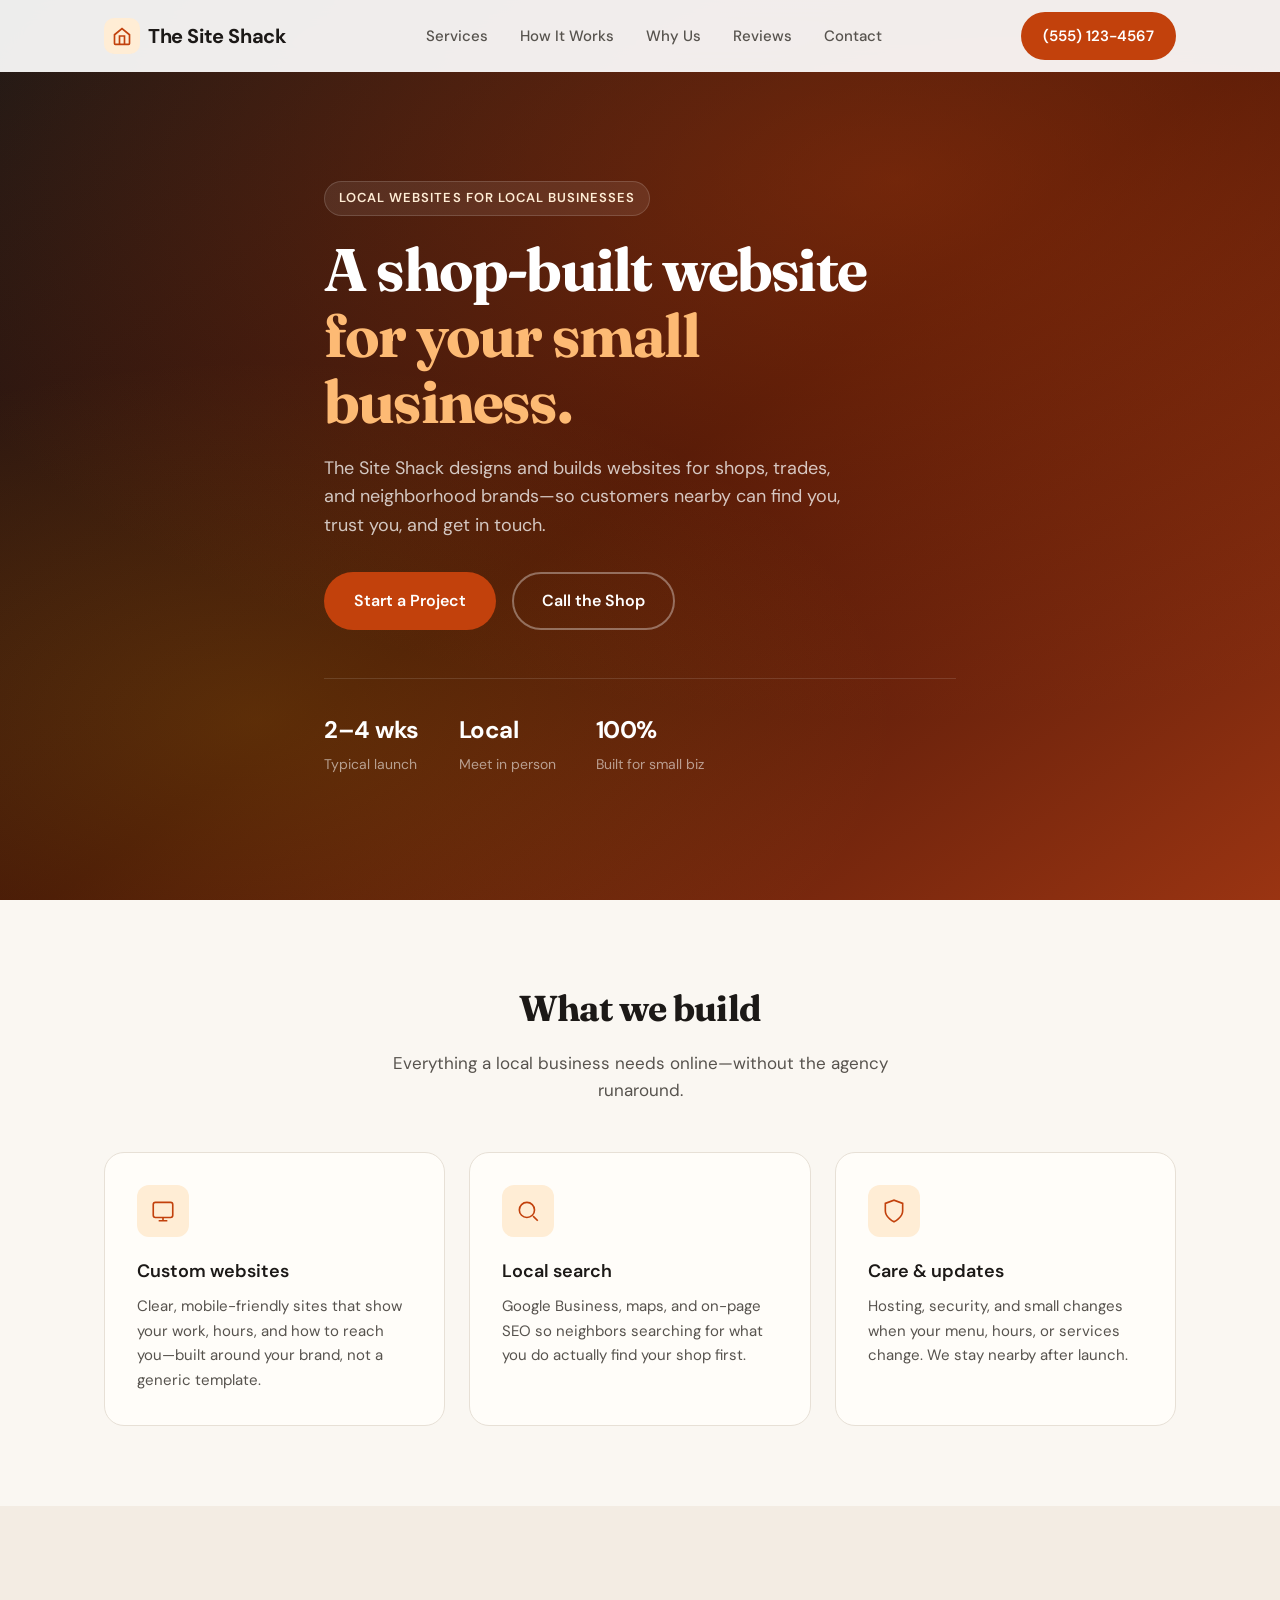
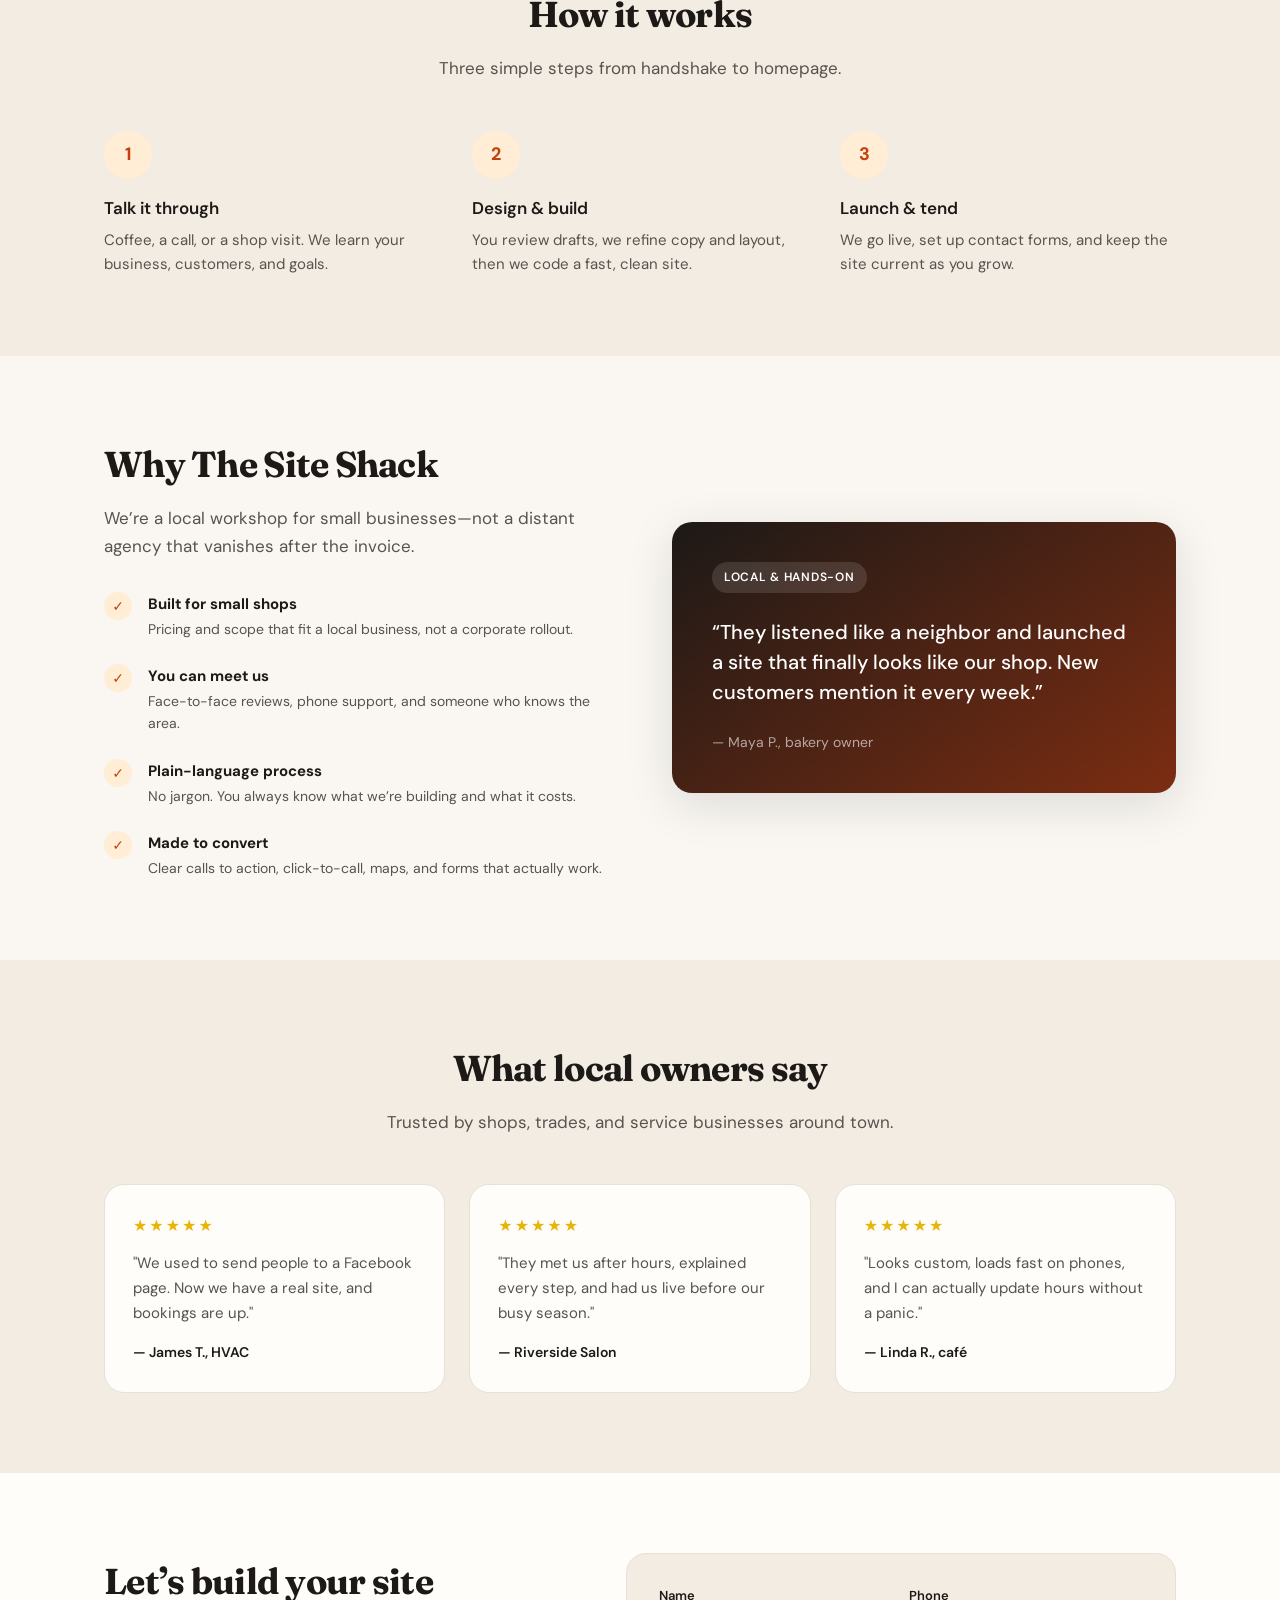
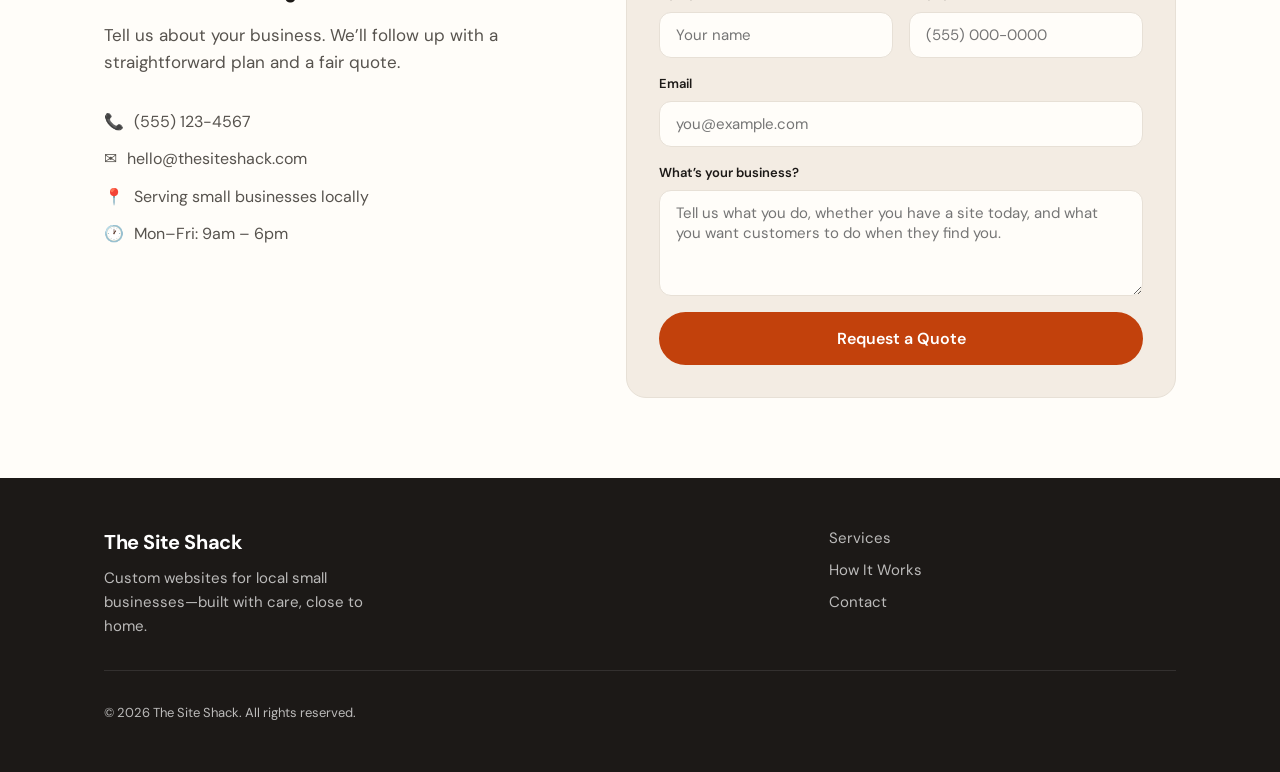
==== commit ca679822: "Rebrand the homepage as The Site Shack Replace the junk-removal homepage copy and palette with a loc" ====
--- a/index.html
+++ b/index.html
@@ -5,13 +5,23 @@
     <meta name="viewport" content="width=device-width, initial-scale=1.0" />
     <meta
       name="description"
-      content="MAD Junk Removal — fast, eco-friendly junk hauling in Lafayette Township, NJ 07848. Same-day service for homes and businesses across Sussex County."
+      content="The Site Shack builds custom websites for local small businesses. Design, launch, and ongoing care from a neighbor—not a far-away agency."
     />
-    <title>MAD Junk Removal | Lafayette Township, NJ</title>
+    <title>The Site Shack | Websites for Local Small Businesses</title>
+    <script>
+      (function () {
+        var path = window.location.pathname.replace(/\/index\.html$/, "/");
+        var base = path.endsWith("/") ? path : path.replace(/\/[^/]*$/, "/");
+        if (!base) base = "/";
+        var el = document.createElement("base");
+        el.href = base;
+        document.head.insertBefore(el, document.head.firstChild);
+      })();
+    </script>
     <link rel="preconnect" href="https://fonts.googleapis.com" />
     <link rel="preconnect" href="https://fonts.gstatic.com" crossorigin />
     <link
-      href="https://fonts.googleapis.com/css2?family=DM+Sans:ital,opsz,wght@0,9..40,400;0,9..40,500;0,9..40,600;0,9..40,700;1,9..40,400&display=swap"
+      href="https://fonts.googleapis.com/css2?family=DM+Sans:ital,opsz,wght@0,9..40,400;0,9..40,500;0,9..40,600;0,9..40,700;1,9..40,400&family=Fraunces:ital,opsz,wght@0,9..144,600;0,9..144,700;1,9..144,600&display=swap"
       rel="stylesheet"
     />
     <link rel="stylesheet" href="css/styles.css" />
@@ -22,10 +32,11 @@
         <a href="#" class="logo">
           <span class="logo__icon" aria-hidden="true">
             <svg viewBox="0 0 24 24" fill="none" stroke="currentColor" stroke-width="2">
-              <path d="M3 6h18M8 6V4a2 2 0 012-2h4a2 2 0 012 2v2m3 0v14a2 2 0 01-2 2H7a2 2 0 01-2-2V6h14z" />
+              <path d="M3 10.5L12 3l9 7.5V21a1 1 0 01-1 1H4a1 1 0 01-1-1V10.5z" />
+              <path d="M9 22V12h6v10" />
             </svg>
           </span>
-          MAD
+          The Site Shack
         </a>
 
         <nav class="nav" id="nav" aria-label="Main navigation">
@@ -56,31 +67,32 @@
       <section class="hero">
         <div class="hero__bg" aria-hidden="true"></div>
         <div class="container hero__content">
-          <p class="hero__eyebrow">Lafayette Township, NJ · 07848</p>
+          <p class="hero__eyebrow">Local websites for local businesses</p>
           <h1 class="hero__title">
-            Reclaim your space.<br />
-            <span class="hero__title-accent">We haul the rest.</span>
+            A shop-built website<br />
+            <span class="hero__title-accent">for your small business.</span>
           </h1>
           <p class="hero__subtitle">
-            From single items to full cleanouts — MAD Junk Removal handles the heavy lifting
-            with upfront pricing and eco-friendly disposal across Sussex County.
+            The Site Shack designs and builds websites for shops, trades, and
+            neighborhood brands—so customers nearby can find you, trust you, and
+            get in touch.
           </p>
           <div class="hero__actions">
-            <a href="#contact" class="btn btn--primary btn--lg">Get a Free Quote</a>
-            <a href="tel:+15551234567" class="btn btn--ghost btn--lg">Call Now</a>
+            <a href="#contact" class="btn btn--primary btn--lg">Start a Project</a>
+            <a href="tel:+15551234567" class="btn btn--ghost btn--lg">Call the Shop</a>
           </div>
           <ul class="hero__stats">
             <li>
-              <strong>15 min</strong>
-              <span>Average response</span>
+              <strong>2–4 wks</strong>
+              <span>Typical launch</span>
             </li>
             <li>
-              <strong>4.9★</strong>
-              <span>Customer rating</span>
+              <strong>Local</strong>
+              <span>Meet in person</span>
             </li>
             <li>
-              <strong>70%</strong>
-              <span>Items recycled</span>
+              <strong>100%</strong>
+              <span>Built for small biz</span>
             </li>
           </ul>
         </div>
@@ -89,45 +101,48 @@
       <section class="section" id="services">
         <div class="container">
           <div class="section__header">
-            <h2 class="section__title">What we remove</h2>
+            <h2 class="section__title">What we build</h2>
             <p class="section__subtitle">
-              Residential, commercial, and construction debris — no job too big or small.
+              Everything a local business needs online—without the agency runaround.
             </p>
           </div>
           <div class="grid grid--3">
             <article class="card">
               <div class="card__icon" aria-hidden="true">
                 <svg viewBox="0 0 24 24" fill="none" stroke="currentColor" stroke-width="1.5">
-                  <path d="M3 9l9-7 9 7v11a2 2 0 01-2 2H5a2 2 0 01-2-2V9z" />
-                  <polyline points="9 22 9 12 15 12 15 22" />
+                  <rect x="3" y="4" width="18" height="14" rx="2" />
+                  <path d="M8 21h8M12 18v3" />
                 </svg>
               </div>
-              <h3 class="card__title">Residential</h3>
+              <h3 class="card__title">Custom websites</h3>
               <p class="card__text">
-                Furniture, appliances, yard waste, garage cleanouts, and estate clearing.
+                Clear, mobile-friendly sites that show your work, hours, and how to
+                reach you—built around your brand, not a generic template.
               </p>
             </article>
             <article class="card">
               <div class="card__icon" aria-hidden="true">
                 <svg viewBox="0 0 24 24" fill="none" stroke="currentColor" stroke-width="1.5">
-                  <rect x="2" y="7" width="20" height="14" rx="2" />
-                  <path d="M16 7V5a2 2 0 00-2-2h-4a2 2 0 00-2 2v2" />
+                  <circle cx="11" cy="11" r="7" />
+                  <path d="M21 21l-4.3-4.3" />
                 </svg>
               </div>
-              <h3 class="card__title">Commercial</h3>
+              <h3 class="card__title">Local search</h3>
               <p class="card__text">
-                Office furniture, retail fixtures, warehouse cleanouts, and property management.
+                Google Business, maps, and on-page SEO so neighbors searching for
+                what you do actually find your shop first.
               </p>
             </article>
             <article class="card">
               <div class="card__icon" aria-hidden="true">
                 <svg viewBox="0 0 24 24" fill="none" stroke="currentColor" stroke-width="1.5">
-                  <path d="M14.7 6.3a1 1 0 000 1.4l1.6 1.6a1 1 0 001.4 0l3.77-3.77a6 6 0 01-7.94 7.94l-6.91 6.91a2.12 2.12 0 01-3-3l6.91-6.91a6 6 0 017.94-7.94l-3.76 3.76z" />
+                  <path d="M12 22s8-4 8-10V5l-8-3-8 3v7c0 6 8 10 8 10z" />
                 </svg>
               </div>
-              <h3 class="card__title">Construction</h3>
+              <h3 class="card__title">Care &amp; updates</h3>
               <p class="card__text">
-                Drywall, lumber, flooring, renovation debris, and demolition waste removal.
+                Hosting, security, and small changes when your menu, hours, or
+                services change. We stay nearby after launch.
               </p>
             </article>
           </div>
@@ -138,28 +153,28 @@
         <div class="container">
           <div class="section__header">
             <h2 class="section__title">How it works</h2>
-            <p class="section__subtitle">Three simple steps to a clutter-free space.</p>
+            <p class="section__subtitle">Three simple steps from handshake to homepage.</p>
           </div>
           <ol class="steps">
             <li class="step">
               <span class="step__number">1</span>
               <div class="step__content">
-                <h3>Request a quote</h3>
-                <p>Call, text, or fill out our form. Send photos for an instant estimate.</p>
+                <h3>Talk it through</h3>
+                <p>Coffee, a call, or a shop visit. We learn your business, customers, and goals.</p>
               </div>
             </li>
             <li class="step">
               <span class="step__number">2</span>
               <div class="step__content">
-                <h3>We show up on time</h3>
-                <p>Our crew arrives in a marked truck, ready to load everything for you.</p>
+                <h3>Design &amp; build</h3>
+                <p>You review drafts, we refine copy and layout, then we code a fast, clean site.</p>
               </div>
             </li>
             <li class="step">
               <span class="step__number">3</span>
               <div class="step__content">
-                <h3>Pay & relax</h3>
-                <p>Upfront pricing with no hidden fees. We donate and recycle whenever possible.</p>
+                <h3>Launch &amp; tend</h3>
+                <p>We go live, set up contact forms, and keep the site current as you grow.</p>
               </div>
             </li>
           </ol>
@@ -170,48 +185,50 @@
         <div class="container">
           <div class="split">
             <div class="split__content">
-              <h2 class="section__title">Why choose MAD</h2>
+              <h2 class="section__title">Why The Site Shack</h2>
               <p class="section__subtitle section__subtitle--left">
-                Based in Lafayette Township, NJ — we're a local crew that treats your property like our own.
+                We’re a local workshop for small businesses—not a distant agency
+                that vanishes after the invoice.
               </p>
               <ul class="features">
                 <li class="feature">
                   <span class="feature__check" aria-hidden="true">✓</span>
                   <div>
-                    <strong>Upfront pricing</strong>
-                    <p>No surprise charges. You approve the price before we load.</p>
+                    <strong>Built for small shops</strong>
+                    <p>Pricing and scope that fit a local business, not a corporate rollout.</p>
                   </div>
                 </li>
                 <li class="feature">
                   <span class="feature__check" aria-hidden="true">✓</span>
                   <div>
-                    <strong>Licensed & insured</strong>
-                    <p>Fully bonded crew for your peace of mind.</p>
+                    <strong>You can meet us</strong>
+                    <p>Face-to-face reviews, phone support, and someone who knows the area.</p>
                   </div>
                 </li>
                 <li class="feature">
                   <span class="feature__check" aria-hidden="true">✓</span>
                   <div>
-                    <strong>Eco-conscious disposal</strong>
-                    <p>We donate usable items and recycle materials responsibly.</p>
+                    <strong>Plain-language process</strong>
+                    <p>No jargon. You always know what we’re building and what it costs.</p>
                   </div>
                 </li>
                 <li class="feature">
                   <span class="feature__check" aria-hidden="true">✓</span>
                   <div>
-                    <strong>Same-day availability</strong>
-                    <p>Most jobs scheduled within 24 hours of your call.</p>
+                    <strong>Made to convert</strong>
+                    <p>Clear calls to action, click-to-call, maps, and forms that actually work.</p>
                   </div>
                 </li>
               </ul>
             </div>
             <div class="split__visual" aria-hidden="true">
               <div class="visual-card">
-                <div class="visual-card__badge">Free estimates</div>
+                <div class="visual-card__badge">Local &amp; hands-on</div>
                 <p class="visual-card__quote">
-                  "They cleared our entire basement in under two hours. Professional, friendly, and fairly priced."
+                  “They listened like a neighbor and launched a site that finally
+                  looks like our shop. New customers mention it every week.”
                 </p>
-                <p class="visual-card__author">— Sarah M., Homeowner</p>
+                <p class="visual-card__author">— Maya P., bakery owner</p>
               </div>
             </div>
           </div>
@@ -221,24 +238,24 @@
       <section class="section section--alt" id="reviews">
         <div class="container">
           <div class="section__header">
-            <h2 class="section__title">What customers say</h2>
-            <p class="section__subtitle">Trusted by homeowners and businesses across Lafayette Township and Sussex County.</p>
+            <h2 class="section__title">What local owners say</h2>
+            <p class="section__subtitle">Trusted by shops, trades, and service businesses around town.</p>
           </div>
           <div class="grid grid--3">
             <blockquote class="review">
               <div class="review__stars" aria-label="5 out of 5 stars">★★★★★</div>
-              <p>"Showed up on time, gave a fair price, and left the driveway spotless. Will use again."</p>
-              <footer>— James T.</footer>
+              <p>"We used to send people to a Facebook page. Now we have a real site, and bookings are up."</p>
+              <footer>— James T., HVAC</footer>
             </blockquote>
             <blockquote class="review">
               <div class="review__stars" aria-label="5 out of 5 stars">★★★★★</div>
-              <p>"Handled our office move-out over a weekend. Zero hassle and great communication."</p>
-              <footer>— Metro Design Co.</footer>
+              <p>"They met us after hours, explained every step, and had us live before our busy season."</p>
+              <footer>— Riverside Salon</footer>
             </blockquote>
             <blockquote class="review">
               <div class="review__stars" aria-label="5 out of 5 stars">★★★★★</div>
-              <p>"Best junk removal experience I've had. They even swept up after loading the truck."</p>
-              <footer>— Linda R.</footer>
+              <p>"Looks custom, loads fast on phones, and I can actually update hours without a panic."</p>
+              <footer>— Linda R., café</footer>
             </blockquote>
           </div>
         </div>
@@ -248,22 +265,23 @@
         <div class="container">
           <div class="contact">
             <div class="contact__info">
-              <h2 class="section__title">Get your free quote</h2>
+              <h2 class="section__title">Let’s build your site</h2>
               <p class="section__subtitle section__subtitle--left">
-                Tell us what you need removed and we'll get back to you within the hour.
+                Tell us about your business. We’ll follow up with a straightforward
+                plan and a fair quote.
               </p>
               <div class="contact__details">
                 <a href="tel:+15551234567" class="contact__link">
                   <span aria-hidden="true">📞</span> (555) 123-4567
                 </a>
-                <a href="mailto:hello@madjunk.com" class="contact__link">
-                  <span aria-hidden="true">✉️</span> hello@madjunk.com
+                <a href="mailto:hello@thesiteshack.com" class="contact__link">
+                  <span aria-hidden="true">✉️</span> hello@thesiteshack.com
                 </a>
                 <p class="contact__hours">
-                  <span aria-hidden="true">📍</span> Lafayette Township, NJ 07848
+                  <span aria-hidden="true">📍</span> Serving small businesses locally
                 </p>
                 <p class="contact__hours">
-                  <span aria-hidden="true">🕐</span> Mon–Sat: 7am – 7pm
+                  <span aria-hidden="true">🕐</span> Mon–Fri: 9am – 6pm
                 </p>
               </div>
             </div>
@@ -283,15 +301,15 @@
                 <input type="email" name="email" placeholder="you@example.com" />
               </label>
               <label class="form-field">
-                <span>What needs to go?</span>
+                <span>What’s your business?</span>
                 <textarea
                   name="message"
                   rows="4"
-                  placeholder="Describe the items or upload details — e.g. couch, mattress, garage cleanout..."
+                  placeholder="Tell us what you do, whether you have a site today, and what you want customers to do when they find you."
                   required
                 ></textarea>
               </label>
-              <button type="submit" class="btn btn--primary btn--lg btn--full">Request Quote</button>
+              <button type="submit" class="btn btn--primary btn--lg btn--full">Request a Quote</button>
             </form>
           </div>
         </div>
@@ -301,15 +319,15 @@
     <footer class="footer">
       <div class="container footer__inner">
         <div class="footer__brand">
-          <a href="#" class="logo logo--footer">MAD Junk Removal</a>
-          <p>Fast, friendly junk removal serving Lafayette Township, NJ 07848 and surrounding areas.</p>
+          <a href="#" class="logo logo--footer">The Site Shack</a>
+          <p>Custom websites for local small businesses—built with care, close to home.</p>
         </div>
         <div class="footer__links">
           <a href="#services">Services</a>
           <a href="#how-it-works">How It Works</a>
           <a href="#contact">Contact</a>
         </div>
-        <p class="footer__copy">&copy; 2026 MAD Junk Removal · Lafayette Township, NJ 07848. All rights reserved.</p>
+        <p class="footer__copy">&copy; 2026 The Site Shack. All rights reserved.</p>
       </div>
     </footer>
 
--- a/css/styles.css
+++ b/css/styles.css
@@ -1,20 +1,21 @@
 /* ============================================
-   MAD Junk Removal — Static Site Styles
+   The Site Shack — Static Site Styles
    ============================================ */
 
 :root {
-  --color-bg: #fafafa;
-  --color-bg-alt: #f0f2f5;
-  --color-surface: #ffffff;
-  --color-text: #1a1d23;
-  --color-text-muted: #5c6370;
-  --color-primary: #0d9488;
-  --color-primary-dark: #0f766e;
-  --color-primary-light: #ccfbf1;
-  --color-accent: #f59e0b;
-  --color-border: #e2e5ea;
-  --color-hero-bg: #0f172a;
+  --color-bg: #faf7f2;
+  --color-bg-alt: #f3ece3;
+  --color-surface: #fffdf9;
+  --color-text: #1c1917;
+  --color-text-muted: #57534e;
+  --color-primary: #c2410c;
+  --color-primary-dark: #9a3412;
+  --color-primary-light: #ffedd5;
+  --color-accent: #eab308;
+  --color-border: #e7e0d6;
+  --color-hero-bg: #1c1917;
   --font: "DM Sans", system-ui, -apple-system, sans-serif;
+  --font-display: "Fraunces", Georgia, serif;
   --radius: 12px;
   --radius-lg: 20px;
   --shadow: 0 4px 24px rgba(15, 23, 42, 0.08);
@@ -241,7 +242,7 @@
 .hero__bg {
   position: absolute;
   inset: 0;
-  background: linear-gradient(145deg, var(--color-hero-bg) 0%, #134e4a 50%, #0f766e 100%);
+  background: linear-gradient(145deg, var(--color-hero-bg) 0%, #431407 52%, #9a3412 100%);
 }
 
 .hero__bg::after {
@@ -249,8 +250,8 @@
   position: absolute;
   inset: 0;
   background:
-    radial-gradient(ellipse 80% 60% at 70% 20%, rgba(13, 148, 136, 0.35), transparent),
-    radial-gradient(ellipse 50% 40% at 20% 80%, rgba(245, 158, 11, 0.12), transparent);
+    radial-gradient(ellipse 80% 60% at 70% 20%, rgba(194, 65, 12, 0.4), transparent),
+    radial-gradient(ellipse 50% 40% at 20% 80%, rgba(234, 179, 8, 0.16), transparent);
 }
 
 .hero__content {
@@ -274,6 +275,7 @@
 }
 
 .hero__title {
+  font-family: var(--font-display);
   font-size: clamp(2.5rem, 6vw, 3.75rem);
   font-weight: 700;
   line-height: 1.1;
@@ -283,7 +285,7 @@
 }
 
 .hero__title-accent {
-  color: #5eead4;
+  color: #fdba74;
 }
 
 .hero__subtitle {
@@ -347,6 +349,7 @@
 }
 
 .section__title {
+  font-family: var(--font-display);
   font-size: clamp(1.75rem, 4vw, 2.25rem);
   font-weight: 700;
   letter-spacing: -0.02em;
@@ -504,7 +507,7 @@
 }
 
 .visual-card {
-  background: linear-gradient(145deg, var(--color-hero-bg), #134e4a);
+  background: linear-gradient(145deg, var(--color-hero-bg), #7c2d12);
   border-radius: var(--radius-lg);
   padding: 2.5rem;
   color: #fff;
@@ -635,7 +638,7 @@
 .form-field textarea:focus {
   outline: none;
   border-color: var(--color-primary);
-  box-shadow: 0 0 0 3px rgba(13, 148, 136, 0.15);
+  box-shadow: 0 0 0 3px rgba(194, 65, 12, 0.15);
 }
 
 .form-field textarea {
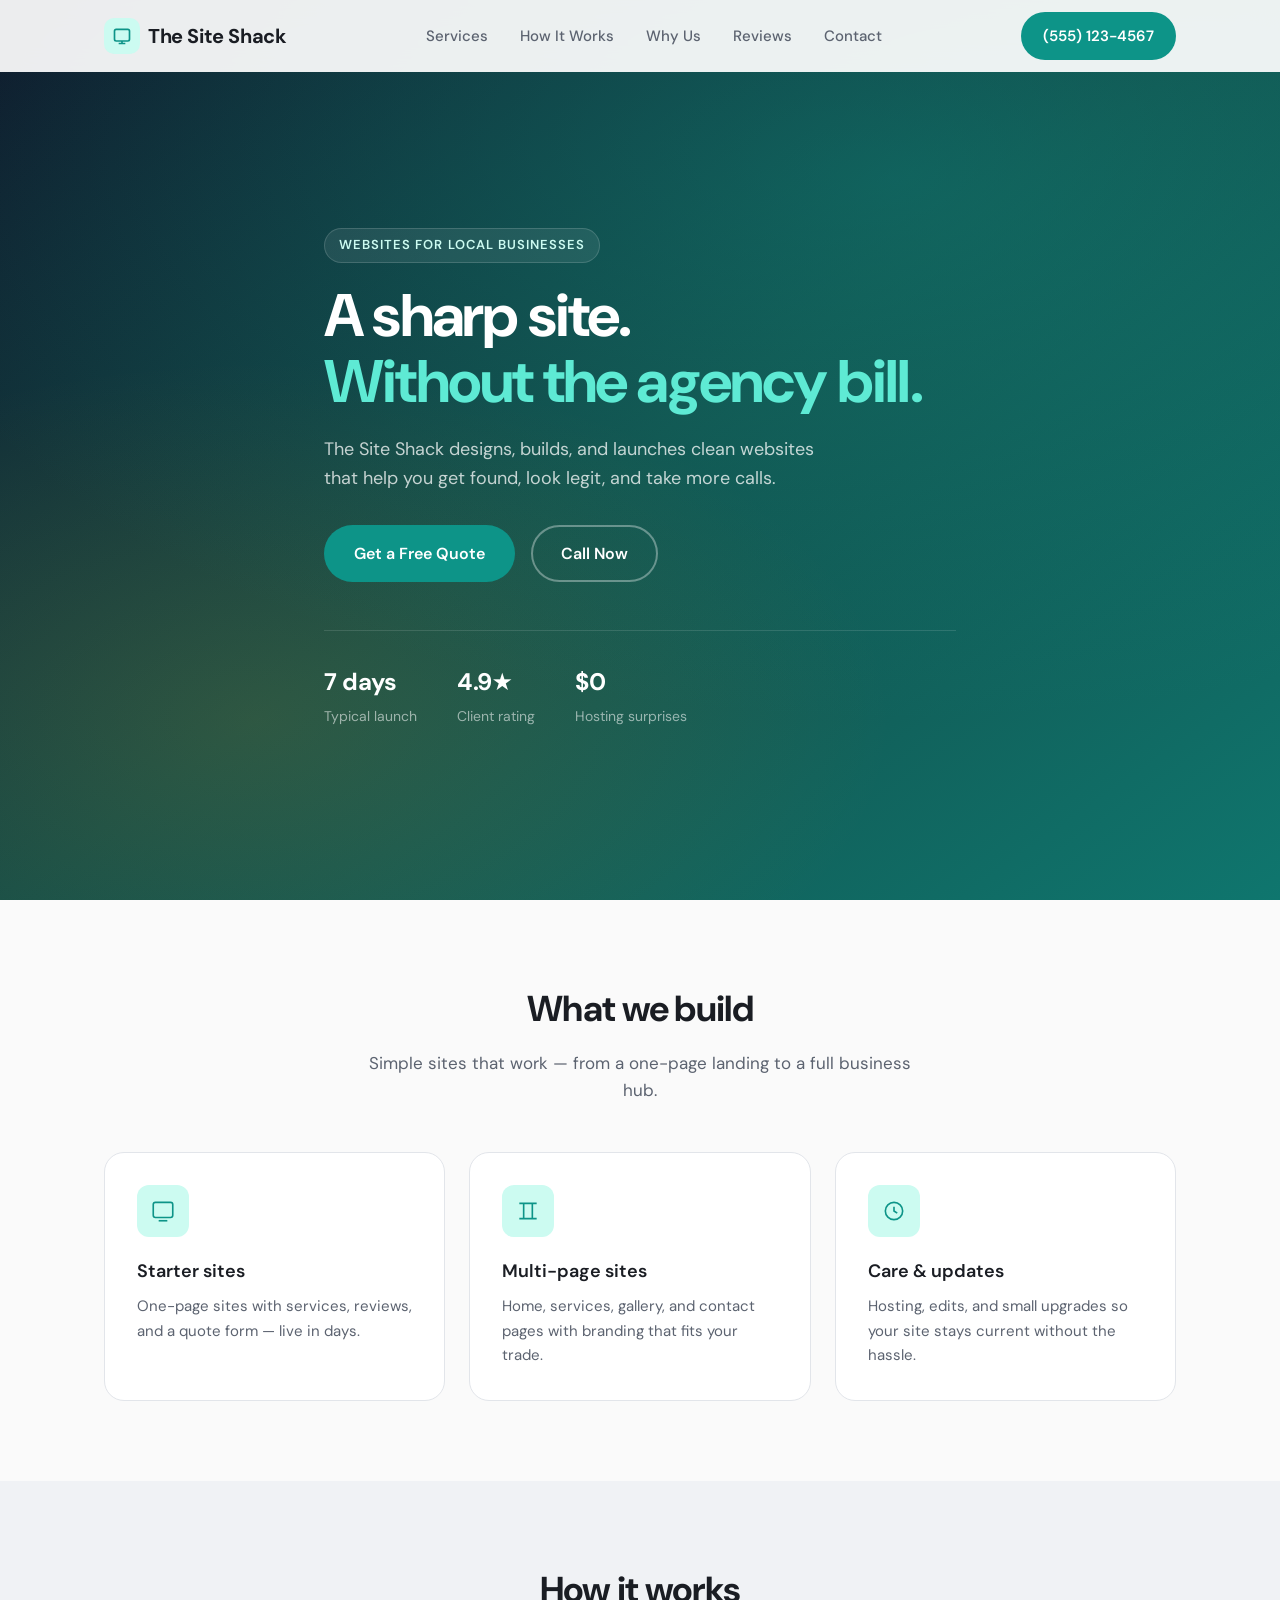
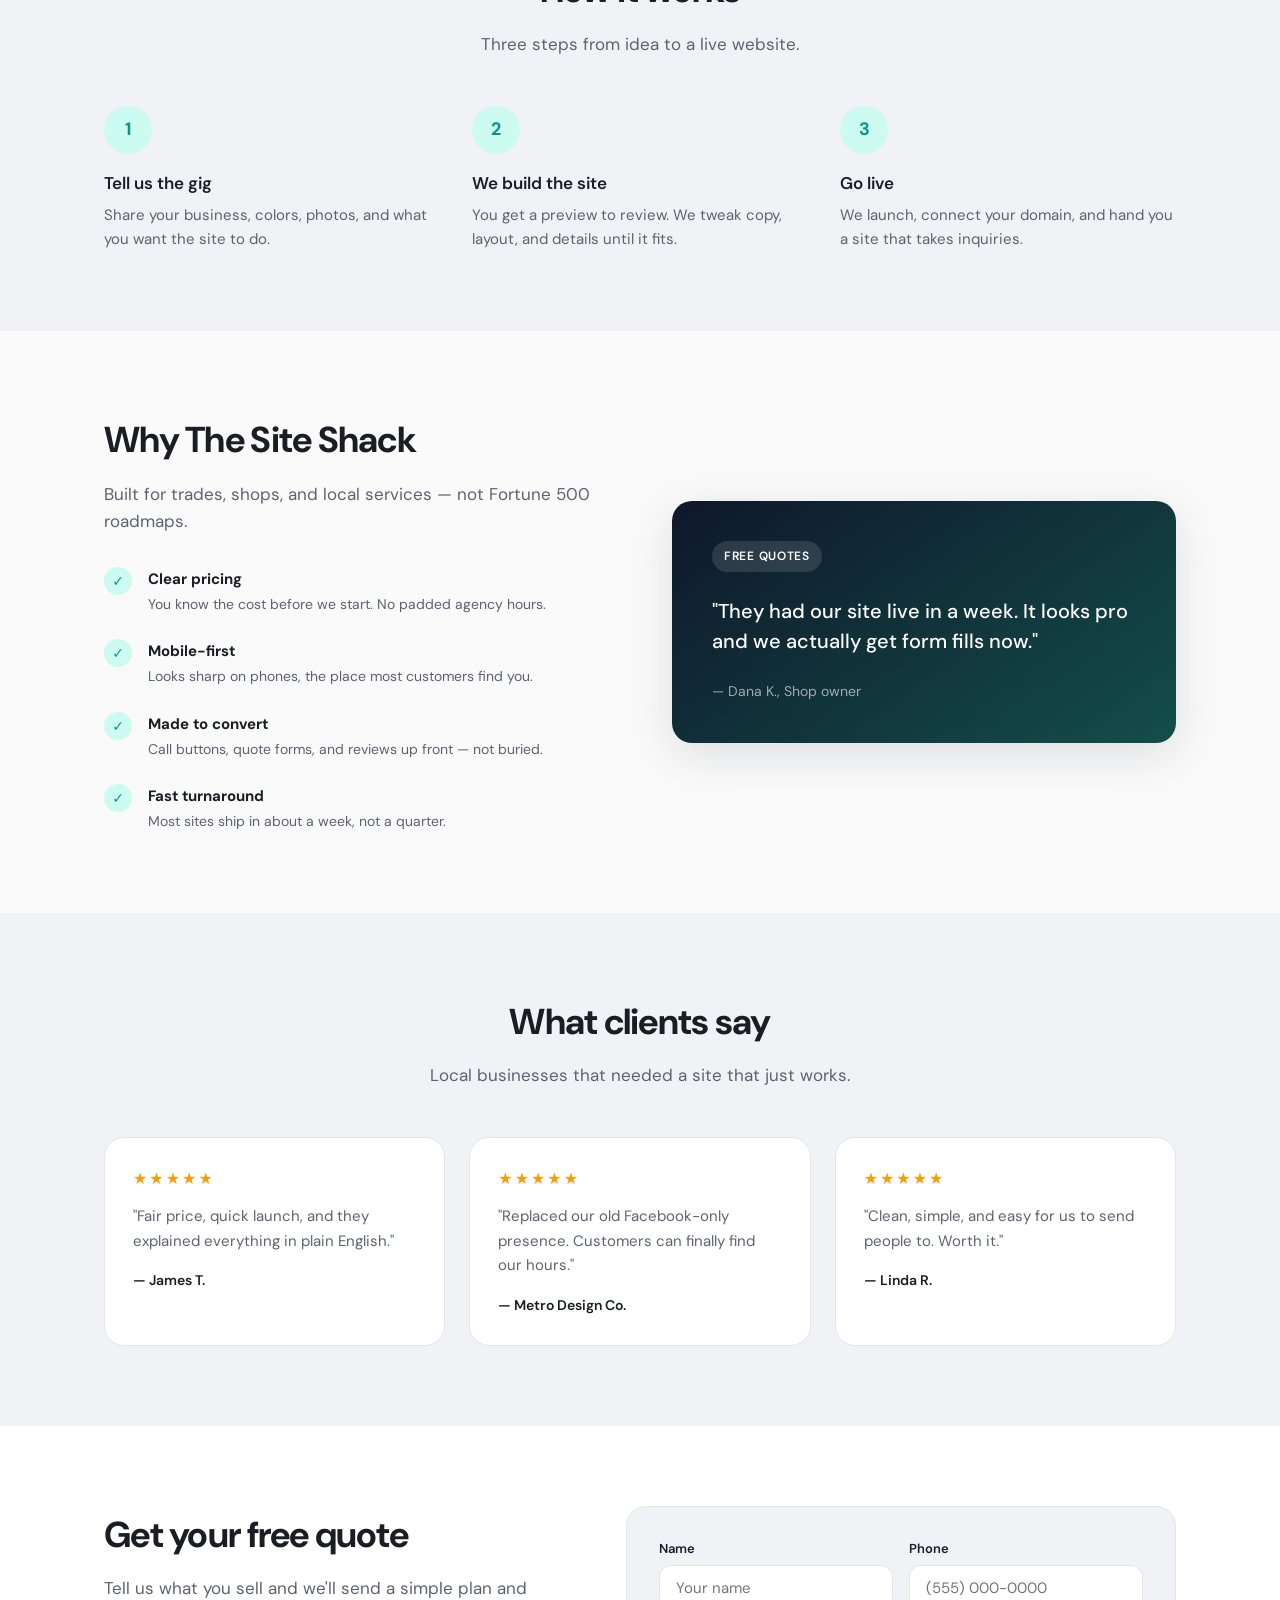
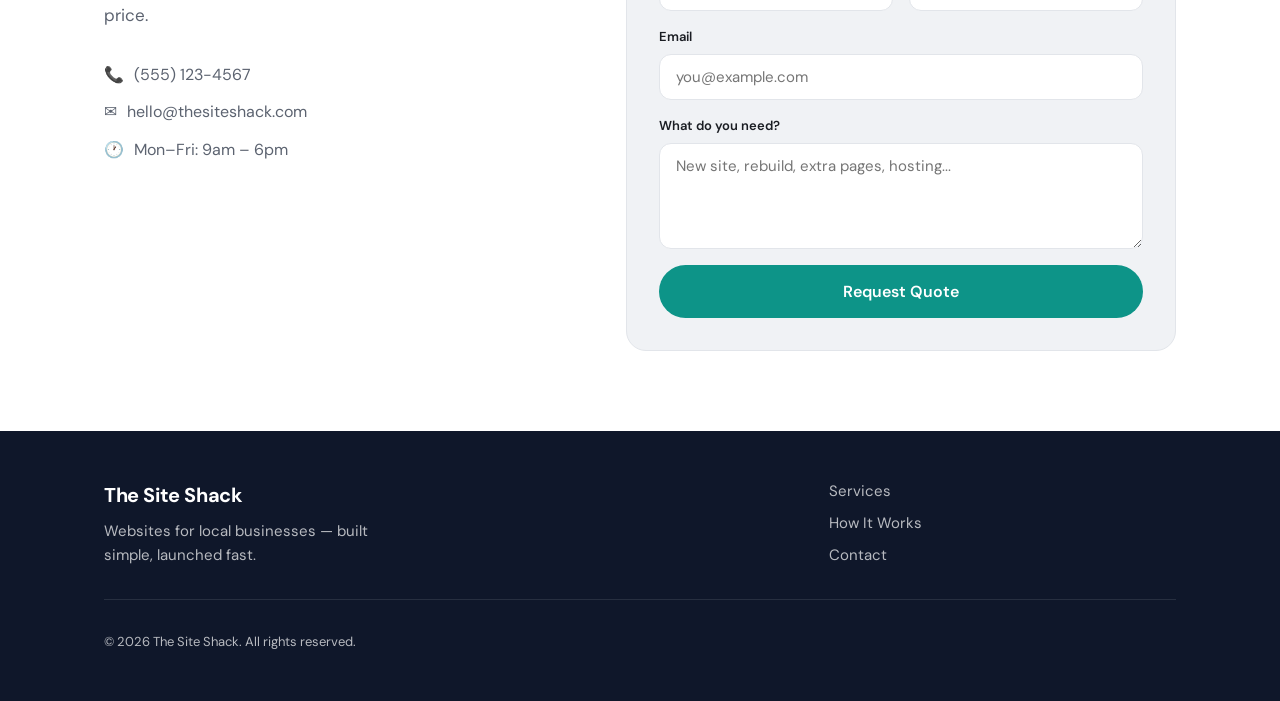
==== commit 6b3c7558: "Rebrand homepage as The Site Shack website studio Co-authored-by: Bryan <bryanm23@users.noreply.gith" ====
--- a/index.html
+++ b/index.html
@@ -5,23 +5,13 @@
     <meta name="viewport" content="width=device-width, initial-scale=1.0" />
     <meta
       name="description"
-      content="The Site Shack builds custom websites for local small businesses. Design, launch, and ongoing care from a neighbor—not a far-away agency."
+      content="The Site Shack — custom websites for local businesses. Simple, fast, and built to convert."
     />
-    <title>The Site Shack | Websites for Local Small Businesses</title>
-    <script>
-      (function () {
-        var path = window.location.pathname.replace(/\/index\.html$/, "/");
-        var base = path.endsWith("/") ? path : path.replace(/\/[^/]*$/, "/");
-        if (!base) base = "/";
-        var el = document.createElement("base");
-        el.href = base;
-        document.head.insertBefore(el, document.head.firstChild);
-      })();
-    </script>
+    <title>The Site Shack | Websites for Local Business</title>
     <link rel="preconnect" href="https://fonts.googleapis.com" />
     <link rel="preconnect" href="https://fonts.gstatic.com" crossorigin />
     <link
-      href="https://fonts.googleapis.com/css2?family=DM+Sans:ital,opsz,wght@0,9..40,400;0,9..40,500;0,9..40,600;0,9..40,700;1,9..40,400&family=Fraunces:ital,opsz,wght@0,9..144,600;0,9..144,700;1,9..144,600&display=swap"
+      href="https://fonts.googleapis.com/css2?family=DM+Sans:ital,opsz,wght@0,9..40,400;0,9..40,500;0,9..40,600;0,9..40,700;1,9..40,400&display=swap"
       rel="stylesheet"
     />
     <link rel="stylesheet" href="css/styles.css" />
@@ -32,8 +22,8 @@
         <a href="#" class="logo">
           <span class="logo__icon" aria-hidden="true">
             <svg viewBox="0 0 24 24" fill="none" stroke="currentColor" stroke-width="2">
-              <path d="M3 10.5L12 3l9 7.5V21a1 1 0 01-1 1H4a1 1 0 01-1-1V10.5z" />
-              <path d="M9 22V12h6v10" />
+              <rect x="3" y="4" width="18" height="14" rx="2" />
+              <path d="M8 21h8M12 18v3" />
             </svg>
           </span>
           The Site Shack
@@ -67,32 +57,31 @@
       <section class="hero">
         <div class="hero__bg" aria-hidden="true"></div>
         <div class="container hero__content">
-          <p class="hero__eyebrow">Local websites for local businesses</p>
+          <p class="hero__eyebrow">Websites for local businesses</p>
           <h1 class="hero__title">
-            A shop-built website<br />
-            <span class="hero__title-accent">for your small business.</span>
+            A sharp site.<br />
+            <span class="hero__title-accent">Without the agency bill.</span>
           </h1>
           <p class="hero__subtitle">
-            The Site Shack designs and builds websites for shops, trades, and
-            neighborhood brands—so customers nearby can find you, trust you, and
-            get in touch.
+            The Site Shack designs, builds, and launches clean websites that help you
+            get found, look legit, and take more calls.
           </p>
           <div class="hero__actions">
-            <a href="#contact" class="btn btn--primary btn--lg">Start a Project</a>
-            <a href="tel:+15551234567" class="btn btn--ghost btn--lg">Call the Shop</a>
+            <a href="#contact" class="btn btn--primary btn--lg">Get a Free Quote</a>
+            <a href="tel:+15551234567" class="btn btn--ghost btn--lg">Call Now</a>
           </div>
           <ul class="hero__stats">
             <li>
-              <strong>2–4 wks</strong>
+              <strong>7 days</strong>
               <span>Typical launch</span>
             </li>
             <li>
-              <strong>Local</strong>
-              <span>Meet in person</span>
+              <strong>4.9★</strong>
+              <span>Client rating</span>
             </li>
             <li>
-              <strong>100%</strong>
-              <span>Built for small biz</span>
+              <strong>$0</strong>
+              <span>Hosting surprises</span>
             </li>
           </ul>
         </div>
@@ -103,7 +92,7 @@
           <div class="section__header">
             <h2 class="section__title">What we build</h2>
             <p class="section__subtitle">
-              Everything a local business needs online—without the agency runaround.
+              Simple sites that work — from a one-page landing to a full business hub.
             </p>
           </div>
           <div class="grid grid--3">
@@ -111,38 +100,35 @@
               <div class="card__icon" aria-hidden="true">
                 <svg viewBox="0 0 24 24" fill="none" stroke="currentColor" stroke-width="1.5">
                   <rect x="3" y="4" width="18" height="14" rx="2" />
-                  <path d="M8 21h8M12 18v3" />
+                  <path d="M8 21h8" />
                 </svg>
               </div>
-              <h3 class="card__title">Custom websites</h3>
+              <h3 class="card__title">Starter sites</h3>
               <p class="card__text">
-                Clear, mobile-friendly sites that show your work, hours, and how to
-                reach you—built around your brand, not a generic template.
+                One-page sites with services, reviews, and a quote form — live in days.
               </p>
             </article>
             <article class="card">
               <div class="card__icon" aria-hidden="true">
                 <svg viewBox="0 0 24 24" fill="none" stroke="currentColor" stroke-width="1.5">
-                  <circle cx="11" cy="11" r="7" />
-                  <path d="M21 21l-4.3-4.3" />
+                  <path d="M4 19h16M4 5h16M8 5v14M16 5v14" />
                 </svg>
               </div>
-              <h3 class="card__title">Local search</h3>
+              <h3 class="card__title">Multi-page sites</h3>
               <p class="card__text">
-                Google Business, maps, and on-page SEO so neighbors searching for
-                what you do actually find your shop first.
+                Home, services, gallery, and contact pages with branding that fits your trade.
               </p>
             </article>
             <article class="card">
               <div class="card__icon" aria-hidden="true">
                 <svg viewBox="0 0 24 24" fill="none" stroke="currentColor" stroke-width="1.5">
-                  <path d="M12 22s8-4 8-10V5l-8-3-8 3v7c0 6 8 10 8 10z" />
+                  <circle cx="12" cy="12" r="8" />
+                  <path d="M12 8v4l3 2" />
                 </svg>
               </div>
-              <h3 class="card__title">Care &amp; updates</h3>
+              <h3 class="card__title">Care & updates</h3>
               <p class="card__text">
-                Hosting, security, and small changes when your menu, hours, or
-                services change. We stay nearby after launch.
+                Hosting, edits, and small upgrades so your site stays current without the hassle.
               </p>
             </article>
           </div>
@@ -153,28 +139,28 @@
         <div class="container">
           <div class="section__header">
             <h2 class="section__title">How it works</h2>
-            <p class="section__subtitle">Three simple steps from handshake to homepage.</p>
+            <p class="section__subtitle">Three steps from idea to a live website.</p>
           </div>
           <ol class="steps">
             <li class="step">
               <span class="step__number">1</span>
               <div class="step__content">
-                <h3>Talk it through</h3>
-                <p>Coffee, a call, or a shop visit. We learn your business, customers, and goals.</p>
+                <h3>Tell us the gig</h3>
+                <p>Share your business, colors, photos, and what you want the site to do.</p>
               </div>
             </li>
             <li class="step">
               <span class="step__number">2</span>
               <div class="step__content">
-                <h3>Design &amp; build</h3>
-                <p>You review drafts, we refine copy and layout, then we code a fast, clean site.</p>
+                <h3>We build the site</h3>
+                <p>You get a preview to review. We tweak copy, layout, and details until it fits.</p>
               </div>
             </li>
             <li class="step">
               <span class="step__number">3</span>
               <div class="step__content">
-                <h3>Launch &amp; tend</h3>
-                <p>We go live, set up contact forms, and keep the site current as you grow.</p>
+                <h3>Go live</h3>
+                <p>We launch, connect your domain, and hand you a site that takes inquiries.</p>
               </div>
             </li>
           </ol>
@@ -187,48 +173,46 @@
             <div class="split__content">
               <h2 class="section__title">Why The Site Shack</h2>
               <p class="section__subtitle section__subtitle--left">
-                We’re a local workshop for small businesses—not a distant agency
-                that vanishes after the invoice.
+                Built for trades, shops, and local services — not Fortune 500 roadmaps.
               </p>
               <ul class="features">
                 <li class="feature">
                   <span class="feature__check" aria-hidden="true">✓</span>
                   <div>
-                    <strong>Built for small shops</strong>
-                    <p>Pricing and scope that fit a local business, not a corporate rollout.</p>
+                    <strong>Clear pricing</strong>
+                    <p>You know the cost before we start. No padded agency hours.</p>
                   </div>
                 </li>
                 <li class="feature">
                   <span class="feature__check" aria-hidden="true">✓</span>
                   <div>
-                    <strong>You can meet us</strong>
-                    <p>Face-to-face reviews, phone support, and someone who knows the area.</p>
-                  </div>
-                </li>
-                <li class="feature">
-                  <span class="feature__check" aria-hidden="true">✓</span>
-                  <div>
-                    <strong>Plain-language process</strong>
-                    <p>No jargon. You always know what we’re building and what it costs.</p>
+                    <strong>Mobile-first</strong>
+                    <p>Looks sharp on phones, the place most customers find you.</p>
                   </div>
                 </li>
                 <li class="feature">
                   <span class="feature__check" aria-hidden="true">✓</span>
                   <div>
                     <strong>Made to convert</strong>
-                    <p>Clear calls to action, click-to-call, maps, and forms that actually work.</p>
+                    <p>Call buttons, quote forms, and reviews up front — not buried.</p>
+                  </div>
+                </li>
+                <li class="feature">
+                  <span class="feature__check" aria-hidden="true">✓</span>
+                  <div>
+                    <strong>Fast turnaround</strong>
+                    <p>Most sites ship in about a week, not a quarter.</p>
                   </div>
                 </li>
               </ul>
             </div>
             <div class="split__visual" aria-hidden="true">
               <div class="visual-card">
-                <div class="visual-card__badge">Local &amp; hands-on</div>
+                <div class="visual-card__badge">Free quotes</div>
                 <p class="visual-card__quote">
-                  “They listened like a neighbor and launched a site that finally
-                  looks like our shop. New customers mention it every week.”
+                  "They had our site live in a week. It looks pro and we actually get form fills now."
                 </p>
-                <p class="visual-card__author">— Maya P., bakery owner</p>
+                <p class="visual-card__author">— Dana K., Shop owner</p>
               </div>
             </div>
           </div>
@@ -238,24 +222,24 @@
       <section class="section section--alt" id="reviews">
         <div class="container">
           <div class="section__header">
-            <h2 class="section__title">What local owners say</h2>
-            <p class="section__subtitle">Trusted by shops, trades, and service businesses around town.</p>
+            <h2 class="section__title">What clients say</h2>
+            <p class="section__subtitle">Local businesses that needed a site that just works.</p>
           </div>
           <div class="grid grid--3">
             <blockquote class="review">
               <div class="review__stars" aria-label="5 out of 5 stars">★★★★★</div>
-              <p>"We used to send people to a Facebook page. Now we have a real site, and bookings are up."</p>
-              <footer>— James T., HVAC</footer>
+              <p>"Fair price, quick launch, and they explained everything in plain English."</p>
+              <footer>— James T.</footer>
             </blockquote>
             <blockquote class="review">
               <div class="review__stars" aria-label="5 out of 5 stars">★★★★★</div>
-              <p>"They met us after hours, explained every step, and had us live before our busy season."</p>
-              <footer>— Riverside Salon</footer>
+              <p>"Replaced our old Facebook-only presence. Customers can finally find our hours."</p>
+              <footer>— Metro Design Co.</footer>
             </blockquote>
             <blockquote class="review">
               <div class="review__stars" aria-label="5 out of 5 stars">★★★★★</div>
-              <p>"Looks custom, loads fast on phones, and I can actually update hours without a panic."</p>
-              <footer>— Linda R., café</footer>
+              <p>"Clean, simple, and easy for us to send people to. Worth it."</p>
+              <footer>— Linda R.</footer>
             </blockquote>
           </div>
         </div>
@@ -265,10 +249,9 @@
         <div class="container">
           <div class="contact">
             <div class="contact__info">
-              <h2 class="section__title">Let’s build your site</h2>
+              <h2 class="section__title">Get your free quote</h2>
               <p class="section__subtitle section__subtitle--left">
-                Tell us about your business. We’ll follow up with a straightforward
-                plan and a fair quote.
+                Tell us what you sell and we'll send a simple plan and price.
               </p>
               <div class="contact__details">
                 <a href="tel:+15551234567" class="contact__link">
@@ -277,9 +260,6 @@
                 <a href="mailto:hello@thesiteshack.com" class="contact__link">
                   <span aria-hidden="true">✉️</span> hello@thesiteshack.com
                 </a>
-                <p class="contact__hours">
-                  <span aria-hidden="true">📍</span> Serving small businesses locally
-                </p>
                 <p class="contact__hours">
                   <span aria-hidden="true">🕐</span> Mon–Fri: 9am – 6pm
                 </p>
@@ -301,15 +281,15 @@
                 <input type="email" name="email" placeholder="you@example.com" />
               </label>
               <label class="form-field">
-                <span>What’s your business?</span>
+                <span>What do you need?</span>
                 <textarea
                   name="message"
                   rows="4"
-                  placeholder="Tell us what you do, whether you have a site today, and what you want customers to do when they find you."
+                  placeholder="New site, rebuild, extra pages, hosting..."
                   required
                 ></textarea>
               </label>
-              <button type="submit" class="btn btn--primary btn--lg btn--full">Request a Quote</button>
+              <button type="submit" class="btn btn--primary btn--lg btn--full">Request Quote</button>
             </form>
           </div>
         </div>
@@ -320,7 +300,7 @@
       <div class="container footer__inner">
         <div class="footer__brand">
           <a href="#" class="logo logo--footer">The Site Shack</a>
-          <p>Custom websites for local small businesses—built with care, close to home.</p>
+          <p>Websites for local businesses — built simple, launched fast.</p>
         </div>
         <div class="footer__links">
           <a href="#services">Services</a>
--- a/css/styles.css
+++ b/css/styles.css
@@ -3,19 +3,18 @@
    ============================================ */
 
 :root {
-  --color-bg: #faf7f2;
-  --color-bg-alt: #f3ece3;
-  --color-surface: #fffdf9;
-  --color-text: #1c1917;
-  --color-text-muted: #57534e;
-  --color-primary: #c2410c;
-  --color-primary-dark: #9a3412;
-  --color-primary-light: #ffedd5;
-  --color-accent: #eab308;
-  --color-border: #e7e0d6;
-  --color-hero-bg: #1c1917;
+  --color-bg: #fafafa;
+  --color-bg-alt: #f0f2f5;
+  --color-surface: #ffffff;
+  --color-text: #1a1d23;
+  --color-text-muted: #5c6370;
+  --color-primary: #0d9488;
+  --color-primary-dark: #0f766e;
+  --color-primary-light: #ccfbf1;
+  --color-accent: #f59e0b;
+  --color-border: #e2e5ea;
+  --color-hero-bg: #0f172a;
   --font: "DM Sans", system-ui, -apple-system, sans-serif;
-  --font-display: "Fraunces", Georgia, serif;
   --radius: 12px;
   --radius-lg: 20px;
   --shadow: 0 4px 24px rgba(15, 23, 42, 0.08);
@@ -242,7 +241,7 @@
 .hero__bg {
   position: absolute;
   inset: 0;
-  background: linear-gradient(145deg, var(--color-hero-bg) 0%, #431407 52%, #9a3412 100%);
+  background: linear-gradient(145deg, var(--color-hero-bg) 0%, #134e4a 50%, #0f766e 100%);
 }
 
 .hero__bg::after {
@@ -250,8 +249,8 @@
   position: absolute;
   inset: 0;
   background:
-    radial-gradient(ellipse 80% 60% at 70% 20%, rgba(194, 65, 12, 0.4), transparent),
-    radial-gradient(ellipse 50% 40% at 20% 80%, rgba(234, 179, 8, 0.16), transparent);
+    radial-gradient(ellipse 80% 60% at 70% 20%, rgba(13, 148, 136, 0.35), transparent),
+    radial-gradient(ellipse 50% 40% at 20% 80%, rgba(245, 158, 11, 0.12), transparent);
 }
 
 .hero__content {
@@ -275,7 +274,6 @@
 }
 
 .hero__title {
-  font-family: var(--font-display);
   font-size: clamp(2.5rem, 6vw, 3.75rem);
   font-weight: 700;
   line-height: 1.1;
@@ -285,7 +283,7 @@
 }
 
 .hero__title-accent {
-  color: #fdba74;
+  color: #5eead4;
 }
 
 .hero__subtitle {
@@ -349,7 +347,6 @@
 }
 
 .section__title {
-  font-family: var(--font-display);
   font-size: clamp(1.75rem, 4vw, 2.25rem);
   font-weight: 700;
   letter-spacing: -0.02em;
@@ -507,7 +504,7 @@
 }
 
 .visual-card {
-  background: linear-gradient(145deg, var(--color-hero-bg), #7c2d12);
+  background: linear-gradient(145deg, var(--color-hero-bg), #134e4a);
   border-radius: var(--radius-lg);
   padding: 2.5rem;
   color: #fff;
@@ -638,7 +635,7 @@
 .form-field textarea:focus {
   outline: none;
   border-color: var(--color-primary);
-  box-shadow: 0 0 0 3px rgba(194, 65, 12, 0.15);
+  box-shadow: 0 0 0 3px rgba(13, 148, 136, 0.15);
 }
 
 .form-field textarea {
